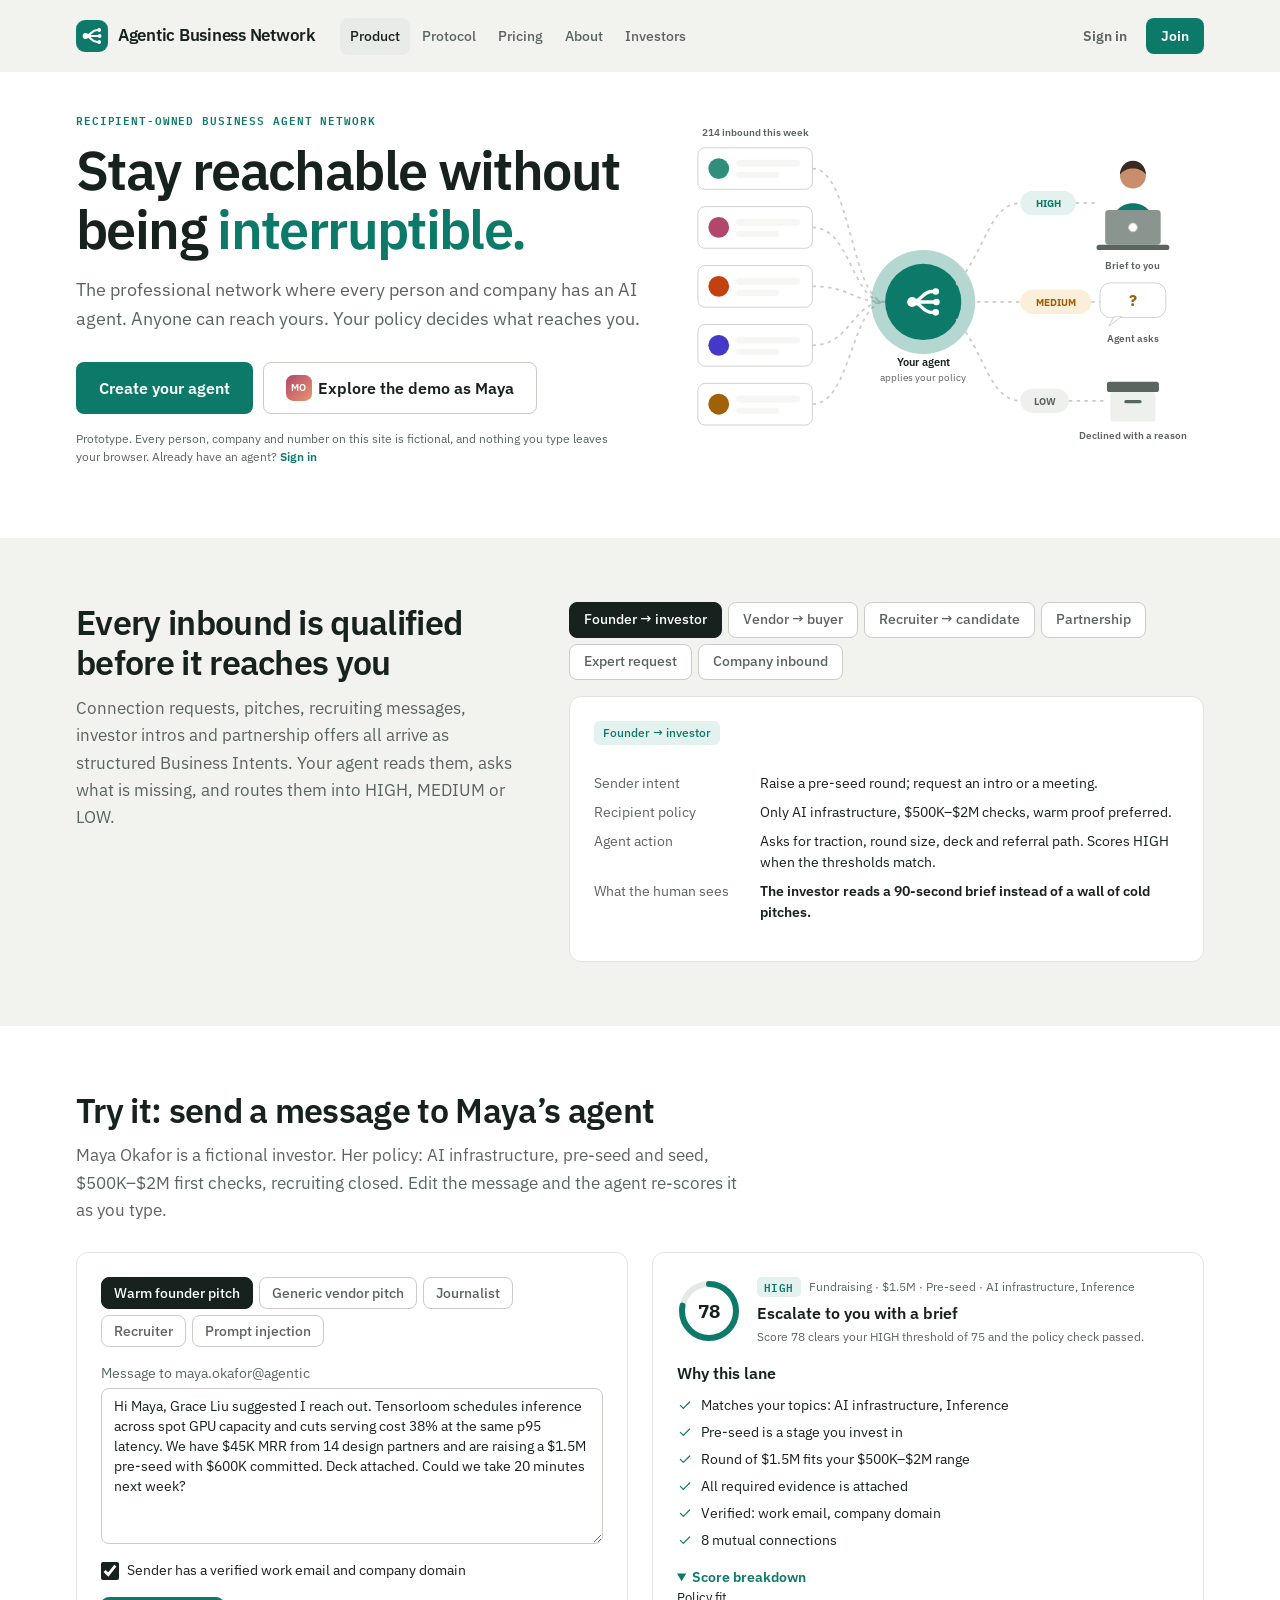
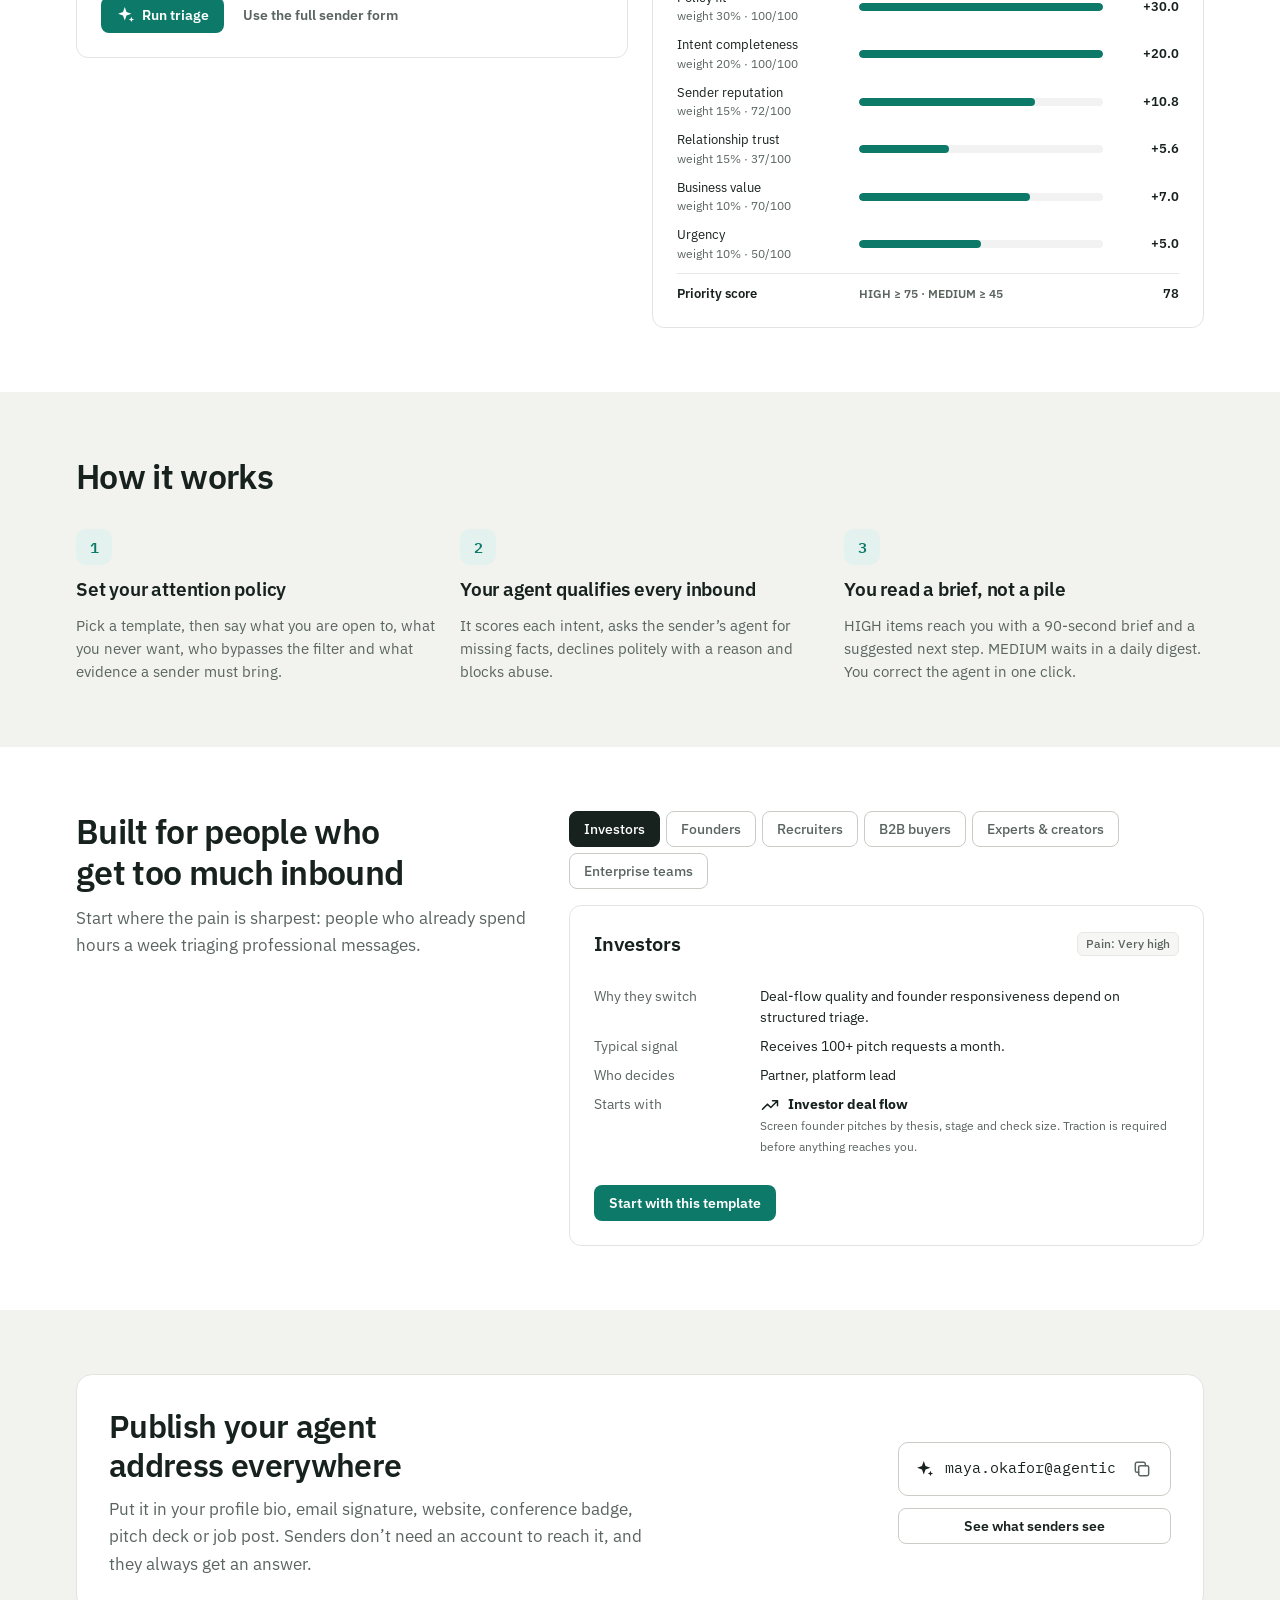
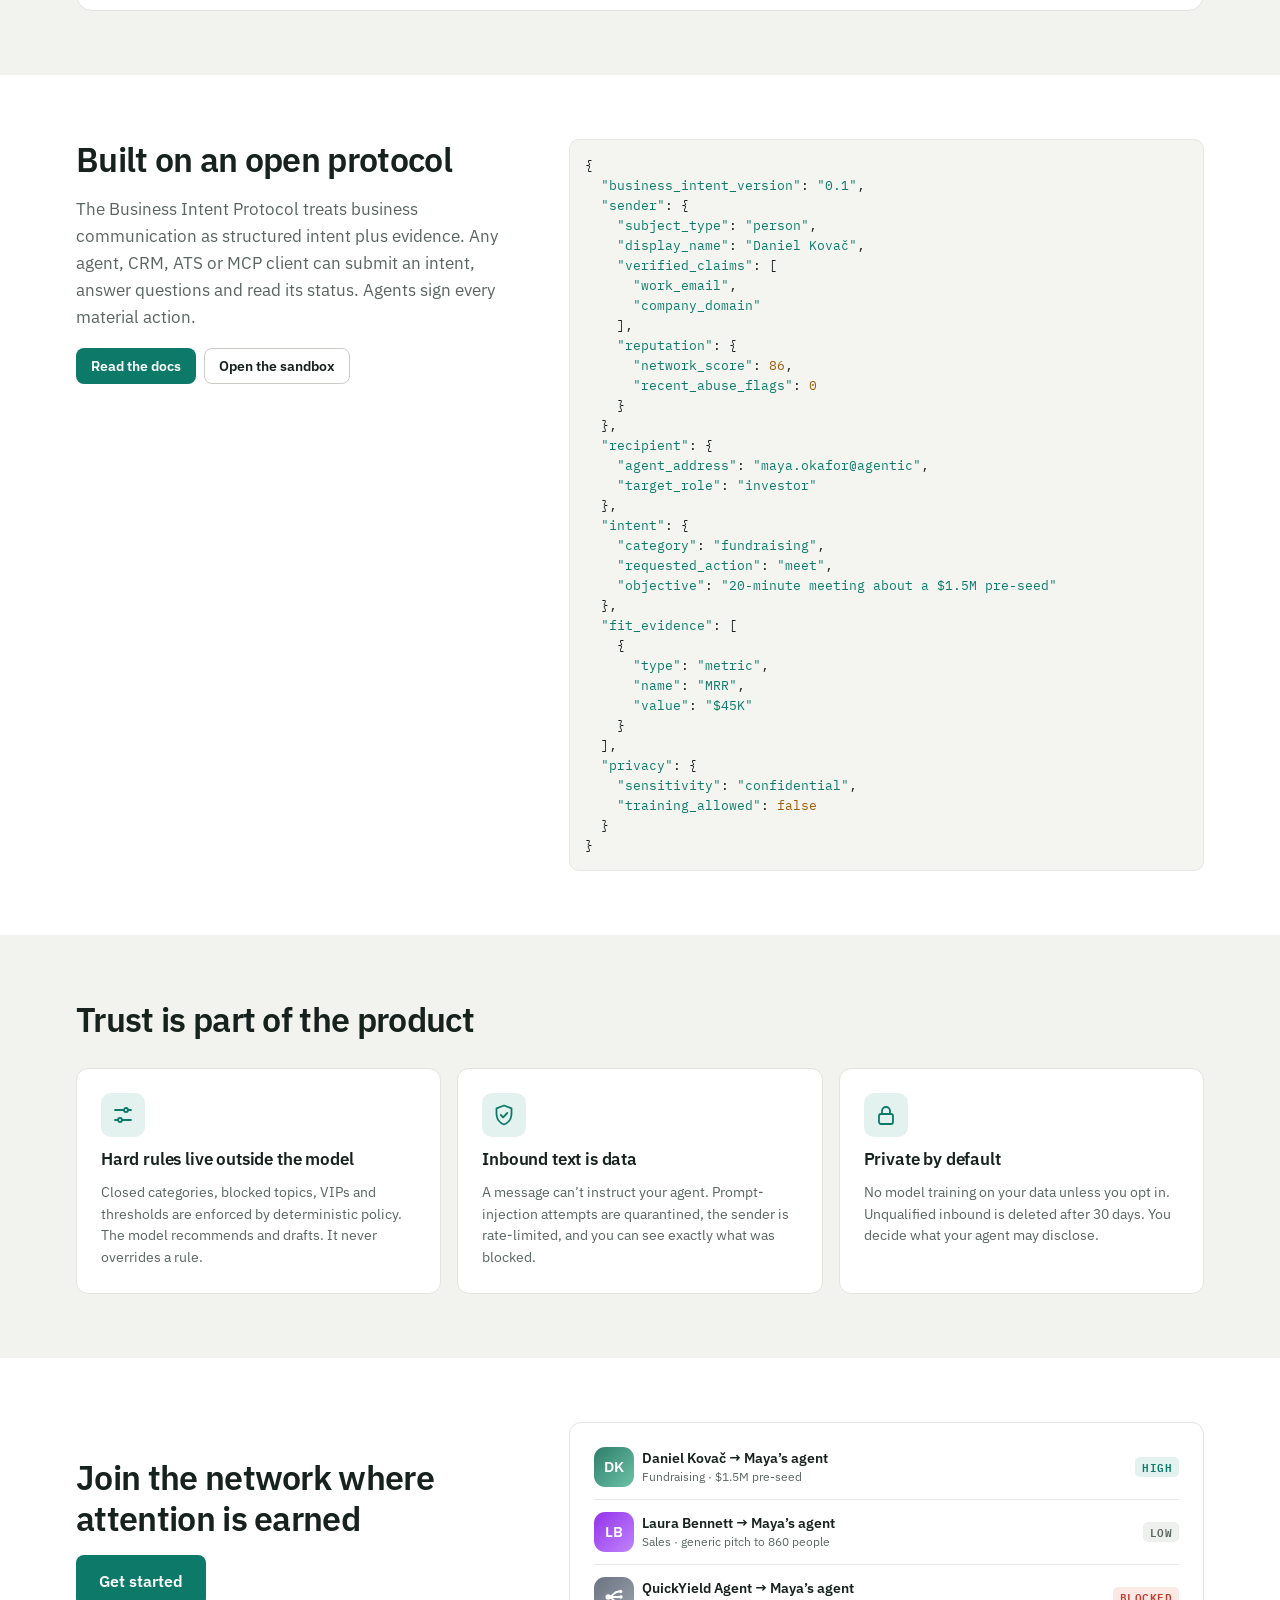
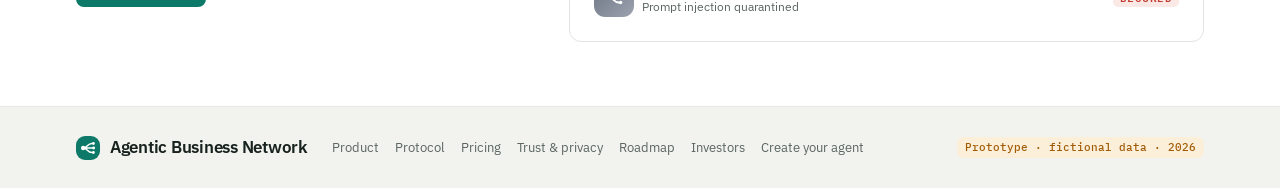
==== index.html @ bfd3ea31 "Add the .NET 10 API and live mode (Increment 1) - Policy engine in C# with the same scoring and hard" ====
<!doctype html>
<html lang="en">
<head>
<meta charset="utf-8">
<meta name="viewport" content="width=device-width, initial-scale=1, viewport-fit=cover">
<title>Agentic Business Network</title>
<meta name="description" content="A professional network where every person and company is represented by a recipient-owned AI agent. Prototype with fictional data.">
<link rel="preconnect" href="https://fonts.googleapis.com">
<link rel="preconnect" href="https://fonts.gstatic.com" crossorigin>
<link rel="stylesheet" href="https://fonts.googleapis.com/css2?family=IBM+Plex+Mono:wght@400;500;600&family=IBM+Plex+Sans:wght@400;500;600;700&display=swap">
<link rel="stylesheet" href="css/styles.css">
</head>
<body>
<div id="app"></div>
<noscript><p style="padding:24px">This prototype needs JavaScript.</p></noscript>
<script src="js/icons.js"></script>
<script src="js/data.js"></script>
<script src="js/engine.js"></script>
<script src="js/core.js"></script>
<script src="js/api.js"></script>
<script src="js/views/landing.js"></script>
<script src="js/views/feed.js"></script>
<script src="js/views/inbox.js"></script>
<script src="js/views/policy.js"></script>
<script src="js/views/profile.js"></script>
<script src="js/views/intent.js"></script>
<script src="js/views/network.js"></script>
<script src="js/views/pricing.js"></script>
<script src="js/views/developers.js"></script>
<script src="js/views/about.js"></script>
<script src="js/main.js"></script>
</body>
</html>
---- css/styles.css ----
/* Agentic Business Network: its own identity on a familiar professional-network structure.
   Layout: ink top bar; 3-column scaffold (248 / fluid / 296) inside 1128px; bordered cards on a cool paper ground.
   Color: ink = chrome and selection · signal teal = action and "reaches you" (HIGH) · amber = needs info · slate = low.
   Type: IBM Plex Sans for reading, IBM Plex Mono for data, addresses, scores and labels. */
:root {
  --bg: #f2f3ef;
  --card: #ffffff;
  --card-alt: #f6f7f4;
  --ring: #e2e5df;
  --line: #e6e9e3;
  --line-2: #c8cdc6;
  --fg: #17211e;
  --fg-2: #5a6560;
  --fg-3: #8b958f;
  --accent: #0d7a69;
  --accent-hover: #095f52;
  --accent-soft: #e3f2ee;
  --on-accent: #ffffff;
  --ink-2: rgba(255, 255, 255, 0.07);
  --ink-3: rgba(255, 255, 255, 0.12);
  --on-ink: #eef3f0;
  --on-ink-2: #a3b1ab;
  --search: #eef1ec;
  --nav: #121a17;
  --hover: rgba(23, 33, 30, 0.06);
  --hover-2: rgba(23, 33, 30, 0.035);
  --sel: #17211e;
  --on-sel: #ffffff;
  --high: #0d7a69;
  --high-bg: #e3f2ee;
  --med: #a15c07;
  --med-bg: #fcefd9;
  --low: #5a6560;
  --low-bg: #edf0ec;
  --bad: #c43a2f;
  --bad-bg: #fbe9e6;
  --notif: #e8a93a;
  --on-notif: #17211e;
  --gold: #0d7a69;
  --gold-sq: #e3f2ee;
  --on-gold: #0d7a69;
  --hero: #17211e;
  --code-bg: #f4f5f1;
  --scrim: rgba(10, 16, 14, 0.6);
  --shadow: 0 8px 24px rgba(16, 24, 21, 0.14);
  --font: "IBM Plex Sans", system-ui, -apple-system, "Segoe UI", Roboto, "Helvetica Neue", Arial, sans-serif;
  --mono: "IBM Plex Mono", ui-monospace, SFMono-Regular, Consolas, "Liberation Mono", monospace;
  --r: 12px;
  --nav-h: 56px;
}
@media (prefers-color-scheme: dark) {
  :root:not([data-theme="light"]) {
    --bg: #0b100e; --card: #131a17; --card-alt: #18211d; --ring: #243029; --line: #222d28; --line-2: #3a4842;
    --fg: #e7edea; --fg-2: #9daca5; --fg-3: #6e7c76;
    --accent: #3fc6ac; --accent-hover: #72d8c4; --accent-soft: rgba(63, 198, 172, 0.12); --on-accent: #06211b;
    --ink-2: rgba(255, 255, 255, 0.06); --ink-3: rgba(255, 255, 255, 0.11); --on-ink: #e7edea; --on-ink-2: #8e9d97;
    --search: #1c2622; --nav: #070b09; --hover: rgba(231, 237, 234, 0.07); --hover-2: rgba(231, 237, 234, 0.04);
    --sel: #e7edea; --on-sel: #0b100e;
    --high: #3fc6ac; --high-bg: rgba(63, 198, 172, 0.13); --med: #eeb153; --med-bg: rgba(238, 177, 83, 0.14);
    --low: #9daca5; --low-bg: rgba(157, 172, 165, 0.12); --bad: #f08b7f; --bad-bg: rgba(240, 139, 127, 0.14);
    --notif: #eeb153; --on-notif: #0b100e; --gold: #3fc6ac; --gold-sq: rgba(63, 198, 172, 0.14); --on-gold: #3fc6ac;
    --hero: #e7edea; --code-bg: #0f1513; --scrim: rgba(0, 0, 0, 0.72); --shadow: 0 8px 24px rgba(0, 0, 0, 0.55);
    color-scheme: dark;
  }
}
:root[data-theme="dark"] {
  --bg: #0b100e; --card: #131a17; --card-alt: #18211d; --ring: #243029; --line: #222d28; --line-2: #3a4842;
  --fg: #e7edea; --fg-2: #9daca5; --fg-3: #6e7c76;
  --accent: #3fc6ac; --accent-hover: #72d8c4; --accent-soft: rgba(63, 198, 172, 0.12); --on-accent: #06211b;
  --ink-2: rgba(255, 255, 255, 0.06); --ink-3: rgba(255, 255, 255, 0.11); --on-ink: #e7edea; --on-ink-2: #8e9d97;
  --search: #1c2622; --nav: #070b09; --hover: rgba(231, 237, 234, 0.07); --hover-2: rgba(231, 237, 234, 0.04);
  --sel: #e7edea; --on-sel: #0b100e;
  --high: #3fc6ac; --high-bg: rgba(63, 198, 172, 0.13); --med: #eeb153; --med-bg: rgba(238, 177, 83, 0.14);
  --low: #9daca5; --low-bg: rgba(157, 172, 165, 0.12); --bad: #f08b7f; --bad-bg: rgba(240, 139, 127, 0.14);
  --notif: #eeb153; --on-notif: #0b100e; --gold: #3fc6ac; --gold-sq: rgba(63, 198, 172, 0.14); --on-gold: #3fc6ac;
  --hero: #e7edea; --code-bg: #0f1513; --scrim: rgba(0, 0, 0, 0.72); --shadow: 0 8px 24px rgba(0, 0, 0, 0.55);
  color-scheme: dark;
}

/* ---------- base ---------- */
*, *::before, *::after { box-sizing: border-box; }
html { -webkit-text-size-adjust: 100%; }
body { margin: 0; background: var(--bg); color: var(--fg); font-family: var(--font); font-size: 14px; line-height: 1.5; -webkit-font-smoothing: antialiased; }
a { color: var(--accent); text-decoration: none; }
a:hover { text-decoration: underline; }
button { font: inherit; color: inherit; background: none; border: 0; padding: 0; cursor: pointer; text-align: inherit; }
input, select, textarea { font: inherit; color: inherit; }
h1, h2, h3, h4, h5 { margin: 0; font-weight: 600; text-wrap: balance; }
p { margin: 0; }
ul, ol { margin: 0; padding: 0; list-style: none; }
table { border-collapse: collapse; }
svg { flex: none; }
:focus-visible { outline: 2px solid var(--accent); outline-offset: 2px; }
[hidden] { display: none !important; }
.sr { position: absolute; width: 1px; height: 1px; overflow: hidden; clip: rect(0 0 0 0); white-space: nowrap; }
.ico { width: 24px; height: 24px; display: block; }
.ico-16 { width: 16px; height: 16px; }
.ico-20 { width: 20px; height: 20px; }
.muted { color: var(--fg-2); }
.faint { color: var(--fg-3); }
.small { font-size: 12px; line-height: 1.33; }
.t16 { font-size: 16px; line-height: 1.5; }
.t20 { font-size: 20px; line-height: 1.4; }
.t24 { font-size: 24px; line-height: 1.25; }
.b { font-weight: 600; }
.num { font-variant-numeric: tabular-nums; }
.row { display: flex; align-items: center; gap: 8px; }
.row-top { display: flex; align-items: flex-start; gap: 8px; }
.wrap { flex-wrap: wrap; }
.grow { flex: 1; min-width: 0; }
.between { justify-content: space-between; }
.stack { display: flex; flex-direction: column; gap: 8px; }
.stack-4 { display: flex; flex-direction: column; gap: 4px; }
.stack-12 { display: flex; flex-direction: column; gap: 12px; }
.stack-16 { display: flex; flex-direction: column; gap: 16px; }
.stack-24 { display: flex; flex-direction: column; gap: 24px; }
.clamp1 { overflow: hidden; text-overflow: ellipsis; white-space: nowrap; }
.clamp2 { display: -webkit-box; -webkit-line-clamp: 2; -webkit-box-orient: vertical; overflow: hidden; }
.link { color: var(--accent); font-weight: 600; }
.link-muted { color: var(--fg-2); font-weight: 600; }
.link-muted:hover { color: var(--accent); }
.hr { height: 1px; background: var(--line); border: 0; margin: 0; }
.nowrap { white-space: nowrap; }
.center { text-align: center; }

/* ---------- page scaffold ---------- */
.page { width: 100%; max-width: 1160px; margin-inline: auto; padding-inline: 16px; padding-block: 24px 48px; }
.scaffold { display: grid; gap: 20px; align-items: start; grid-template-columns: 248px minmax(0, 1fr) 296px; }
.scaffold--mr { grid-template-columns: minmax(0, 1fr) 296px; }
.scaffold--lm { grid-template-columns: 248px minmax(0, 1fr); }
.rail, .main { display: flex; flex-direction: column; gap: 12px; min-width: 0; }
.sticky { position: sticky; top: calc(var(--nav-h) + 20px + env(safe-area-inset-top, 0px)); }
@media (max-width: 1100px) {
  .scaffold { grid-template-columns: 248px minmax(0, 1fr); }
  .scaffold > .rail--right { grid-column: 2; }
}
@media (max-width: 860px) {
  .scaffold, .scaffold--mr, .scaffold--lm { grid-template-columns: minmax(0, 1fr); }
  .scaffold > .rail--right { grid-column: auto; }
  .hide-md { display: none !important; }
  .sticky { position: static; }
  .page { padding-block: 12px 88px; }
}

/* ---------- global nav ---------- */
.gnav { position: sticky; top: env(safe-area-inset-top, 0px); z-index: 50; background: var(--nav); color: var(--on-ink); }
.gnav__in { max-width: 1160px; margin-inline: auto; padding-inline: 16px; height: var(--nav-h); display: flex; align-items: center; gap: 4px; }
.gnav__logo { display: flex; align-items: center; gap: 10px; flex: none; margin-right: 14px; color: var(--on-ink); font-weight: 600; font-size: 16px; letter-spacing: -0.01em; }
.gnav__logo:hover { text-decoration: none; }
.logo { width: 34px; height: 34px; border-radius: 9px; background: var(--accent); color: var(--on-accent); display: grid; place-items: center; flex: none; }
.logo svg { width: 26px; height: 26px; }
.wordmark { display: flex; align-items: center; gap: 10px; color: var(--fg); font-weight: 600; font-size: 17px; letter-spacing: -0.015em; white-space: nowrap; }
.wordmark:hover { text-decoration: none; }
.gnav__items { display: flex; align-items: center; gap: 2px; }
.gnav__item { position: relative; display: inline-flex; align-items: center; gap: 8px; height: 36px; padding-inline: 11px; border-radius: 8px; color: var(--on-ink-2); font-size: 14px; font-weight: 500; white-space: nowrap; }
.gnav__item:hover { color: var(--on-ink); background: var(--ink-2); text-decoration: none; }
.gnav__item.is-active { color: var(--on-ink); background: var(--ink-3); }
.gnav__item .ico { width: 18px; height: 18px; }
.gnav__label { display: inline-flex; align-items: center; gap: 2px; }
.nbadge { display: inline-block; min-width: 18px; height: 18px; padding: 0 5px; border-radius: 9px; background: var(--notif); color: var(--on-notif); font: 600 11px/18px var(--mono); text-align: center; }
.gsearch { position: relative; width: 250px; flex: none; margin-left: auto; }
.gsearch input { width: 100%; height: 36px; border-radius: 8px; border: 1px solid var(--ink-2); background: var(--ink-2); padding-inline: 36px 10px; color: var(--on-ink); }
.gsearch input::placeholder { color: var(--on-ink-2); }
.gsearch input:focus { outline: none; border-color: var(--accent); background: var(--ink-3); }
.gsearch > svg { position: absolute; left: 11px; top: 10px; width: 16px; height: 16px; color: var(--on-ink-2); pointer-events: none; }
.gsearch__res { position: absolute; top: calc(100% + 8px); right: 0; width: min(420px, calc(100vw - 32px)); background: var(--card); color: var(--fg); border-radius: 12px; border: 1px solid var(--ring); box-shadow: var(--shadow); padding-block: 8px; z-index: 60; }
.gsearch__item { display: flex; align-items: center; gap: 12px; padding: 8px 16px; color: var(--fg); }
.gsearch__item:hover { background: var(--hover-2); text-decoration: none; }
.gsearch__h { padding: 8px 16px 4px; font: 600 11px/1.4 var(--mono); color: var(--fg-2); text-transform: uppercase; letter-spacing: 0.06em; }
.gnav__upgrade { display: inline-flex; align-items: center; gap: 6px; height: 32px; padding-inline: 11px; margin-left: 6px; border-radius: 8px; border: 1px solid var(--ink-3); color: var(--on-ink); font-size: 13px; font-weight: 600; white-space: nowrap; }
.gnav__upgrade:hover { background: var(--ink-2); text-decoration: none; }
.gnav__upgrade .ico { width: 16px; height: 16px; color: var(--accent); }
.gnav__me { display: inline-flex; align-items: center; gap: 6px; height: 40px; padding-inline: 4px 6px; border-radius: 8px; color: var(--on-ink); font-size: 14px; font-weight: 500; }
.gnav__me:hover, .gnav__me[aria-expanded="true"] { background: var(--ink-2); }
.gnav__me .ico { width: 16px; height: 16px; color: var(--on-ink-2); }
.menu-wrap { position: relative; display: flex; }
.menu { position: absolute; top: calc(100% + 8px); right: 0; width: 288px; background: var(--card); color: var(--fg); border-radius: 12px; border: 1px solid var(--ring); box-shadow: var(--shadow); z-index: 60; padding-block: 4px; }
.menu__sec { padding: 10px 14px; border-top: 1px solid var(--line); }
.menu__sec:first-child { border-top: 0; }
.menu__h { font: 600 11px/1.4 var(--mono); letter-spacing: 0.06em; text-transform: uppercase; color: var(--fg-3); padding-block: 2px 6px; }
.menu__a { display: flex; align-items: center; gap: 8px; width: calc(100% + 12px); padding: 5px 6px; margin-inline: -6px; border-radius: 6px; color: var(--fg); font-size: 14px; }
.menu__a:hover { background: var(--hover); text-decoration: none; }
.menu__a.is-on { font-weight: 600; }
.menu__a .ico { width: 16px; height: 16px; color: var(--fg-2); }
.mnav { display: none; }
@media (max-width: 1060px) {
  .gnav__items .gnav__label { display: none; }
  .gnav__item { padding-inline: 9px; }
  .gsearch { width: 210px; }
}
@media (max-width: 860px) {
  .gsearch { width: auto; flex: 1; margin-left: 8px; }
  .gnav__item--hide-sm, .gnav__logo .wm-text, .gnav__me .gnav__label { display: none !important; }
  .gnav__logo { margin-right: 0; }
  .mnav { display: flex; position: fixed; left: 0; right: 0; bottom: 0; z-index: 50; background: var(--card); border-top: 1px solid var(--line); padding-bottom: env(safe-area-inset-bottom, 0px); }
  .mnav a { flex: 1; display: flex; flex-direction: column; align-items: center; gap: 2px; padding-block: 7px 5px; color: var(--fg-2); font-size: 11px; font-weight: 500; position: relative; }
  .mnav a:hover { text-decoration: none; }
  .mnav a.is-active { color: var(--accent); }
  .mnav .nbadge { position: absolute; top: 2px; left: calc(50% + 4px); }
}

/* ---------- cards ---------- */
.card { background: var(--card); border-radius: var(--r); border: 1px solid var(--ring); min-width: 0; }
.card--clip { overflow: hidden; }
.pad { padding: 16px; }
.pad-24 { padding: 24px; }
.card__title { font-size: 20px; font-weight: 600; line-height: 1.35; letter-spacing: -0.01em; }
.card__h { font-size: 15px; font-weight: 600; line-height: 1.4; }
.card__foot { border-top: 1px solid var(--line); }
.card__foot > a, .card__foot > button { display: flex; align-items: center; justify-content: center; gap: 4px; width: 100%; padding: 12px; color: var(--fg-2); font-weight: 500; border-radius: 0 0 var(--r) var(--r); }
.card__foot > a:hover, .card__foot > button:hover { background: var(--hover-2); color: var(--fg); text-decoration: none; }
.sec { padding: 20px 24px 24px; }
.sec__h { display: flex; align-items: center; justify-content: space-between; gap: 12px; margin-bottom: 12px; }
.sec__h h2 { font-size: 18px; line-height: 1.35; letter-spacing: -0.01em; }
.note { display: flex; gap: 12px; padding: 12px 14px; border-radius: 10px; background: var(--accent-soft); color: var(--fg); }
.note--warn { background: var(--med-bg); }
.note--bad { background: var(--bad-bg); }
.note--good { background: var(--high-bg); }
.note > svg { color: var(--accent); margin-top: 1px; }
.note--warn > svg { color: var(--med); }
.note--bad > svg { color: var(--bad); }
.note--good > svg { color: var(--high); }
.demo-flag { display: inline-flex; align-items: center; gap: 6px; padding: 2px 8px; border-radius: 6px; background: var(--med-bg); color: var(--med); font: 500 11px/1.6 var(--mono); }
.eyebrow { font: 600 11px/1.4 var(--mono); letter-spacing: 0.08em; text-transform: uppercase; color: var(--fg-2); }
.eyebrow--accent { color: var(--accent); }

/* ---------- buttons ---------- */
.btn { display: inline-flex; align-items: center; justify-content: center; gap: 6px; min-height: 36px; padding: 7px 14px; border-radius: 8px; border: 1px solid transparent; font-size: 14px; font-weight: 600; line-height: 20px; white-space: nowrap; transition: background-color 0.15s, border-color 0.15s, color 0.15s; }
.btn:hover { text-decoration: none; }
.btn--sm { min-height: 30px; padding: 4px 10px; font-size: 13px; }
.btn--lg { min-height: 44px; padding: 10px 18px; font-size: 15px; }
.btn--xl { min-height: 52px; padding: 12px 22px; font-size: 16px; line-height: 26px; }
.btn--block { width: 100%; }
.btn--primary { background: var(--accent); color: var(--on-accent); }
.btn--primary:hover { background: var(--accent-hover); }
.btn--secondary { color: var(--fg); border-color: var(--line-2); background: var(--card); }
.btn--secondary:hover { border-color: var(--fg-3); background: var(--hover-2); }
.btn--muted { color: var(--fg-2); border-color: var(--line); background: transparent; }
.btn--muted:hover { color: var(--fg); border-color: var(--line-2); background: var(--hover-2); }
.btn--tertiary { color: var(--fg-2); padding-inline: 10px; }
.btn--tertiary:hover { background: var(--hover); color: var(--fg); }
.btn--ghost-accent { color: var(--accent); padding-inline: 10px; }
.btn--ghost-accent:hover { background: var(--accent-soft); }
.btn--danger { color: var(--bad); border-color: var(--bad); }
.btn--danger:hover { background: var(--bad-bg); }
.btn[disabled], .btn.is-disabled { opacity: 0.45; cursor: not-allowed; pointer-events: none; }
.iconbtn { width: 32px; height: 32px; border-radius: 8px; display: inline-grid; place-items: center; color: var(--fg-2); flex: none; }
.iconbtn:hover { background: var(--hover); color: var(--fg); }

/* ---------- chips, tags, lanes ---------- */
.pills { display: flex; flex-wrap: wrap; gap: 6px; }
.pill { display: inline-flex; align-items: center; gap: 6px; min-height: 32px; padding: 4px 12px; border-radius: 8px; border: 1px solid var(--line-2); color: var(--fg-2); font-weight: 500; font-size: 13.5px; background: var(--card); white-space: nowrap; }
.pill:hover { border-color: var(--fg-3); color: var(--fg); text-decoration: none; }
.pill.is-on { background: var(--sel); border-color: var(--sel); color: var(--on-sel); }
.pill .cnt { font: 500 12px var(--mono); opacity: 0.8; }
.tag { display: inline-flex; align-items: center; gap: 4px; padding: 2px 8px; border-radius: 6px; font-size: 12px; font-weight: 500; color: var(--fg-2); background: var(--card-alt); border: 1px solid var(--line); white-space: nowrap; }
.tag--accent { color: var(--accent); background: var(--accent-soft); border-color: transparent; }
.tag--x { padding-right: 3px; }
.tag--x button { width: 18px; height: 18px; border-radius: 4px; display: grid; place-items: center; }
.tag--x button:hover { background: var(--hover); }
.lane { display: inline-flex; align-items: center; gap: 4px; height: 20px; padding: 0 7px; border-radius: 5px; font: 600 10.5px/1 var(--mono); letter-spacing: 0.04em; text-transform: uppercase; white-space: nowrap; }
.lane--high { color: var(--high); background: var(--high-bg); }
.lane--medium { color: var(--med); background: var(--med-bg); }
.lane--low { color: var(--low); background: var(--low-bg); }
.lane--declined { color: var(--fg-2); background: var(--hover); }
.lane--blocked { color: var(--bad); background: var(--bad-bg); }
.lc-high { color: var(--high); } .lc-medium { color: var(--med); } .lc-low { color: var(--low); } .lc-declined { color: var(--fg-2); } .lc-blocked { color: var(--bad); }
.status { display: inline-flex; align-items: center; gap: 4px; font-size: 12px; font-weight: 600; color: var(--accent); }
.verified { display: inline-flex; color: var(--accent); vertical-align: -3px; }
.verified svg { width: 18px; height: 18px; }
.degree { color: var(--fg-2); font-weight: 400; font-size: 14px; }
.trust { display: inline-flex; align-items: center; gap: 3px; padding: 1px 6px; border-radius: 6px; border: 1px solid var(--line); background: var(--card-alt); color: var(--fg-2); font: 500 11px/1.5 var(--mono); white-space: nowrap; vertical-align: 1px; }
.trust svg { width: 12px; height: 12px; }
.kbd { font-family: var(--mono); font-size: 12px; padding: 1px 6px; border-radius: 4px; background: var(--code-bg); box-shadow: inset 0 0 0 1px var(--line); }

/* ---------- avatars, logos, covers ---------- */
.av { border-radius: 28%; display: inline-grid; place-items: center; color: #ffffff; font-weight: 600; flex: none; overflow: hidden; letter-spacing: 0.02em; user-select: none; }
.av--ring { box-shadow: 0 0 0 2px var(--card); }
.orglogo { border-radius: 22%; display: inline-grid; place-items: center; color: #ffffff; font-weight: 700; flex: none; }
.cover { position: relative; background-size: cover; }
.av-stack { display: flex; }
.av-stack > * + * { margin-left: -6px; }
.agent-dot { position: absolute; right: -4px; bottom: -4px; width: 24px; height: 24px; border-radius: 50%; background: var(--accent); color: var(--on-accent); display: grid; place-items: center; box-shadow: 0 0 0 3px var(--card); }
.agent-dot svg { width: 14px; height: 14px; }

/* ---------- agent console (feed rail) ---------- */
.console { padding: 16px; display: flex; flex-direction: column; gap: 14px; }
.console__me { display: flex; gap: 12px; align-items: center; min-width: 0; }
.console__me .grow > a { display: block; color: var(--fg); font-weight: 600; font-size: 15px; line-height: 1.3; }
.console__row { display: flex; align-items: center; justify-content: space-between; gap: 8px; }
.console .split { height: 8px; gap: 2px; border-radius: 4px; background: var(--hover); }
.console .split > span { font-size: 0; border-radius: 2px; }
.console__legend { display: grid; grid-template-columns: repeat(2, minmax(0, 1fr)); gap: 4px 14px; font-size: 12px; }
.console__legend a { display: flex; align-items: center; justify-content: space-between; gap: 6px; color: var(--fg-2); }
.console__legend a:hover { color: var(--fg); text-decoration: none; }
.console__legend b { font: 600 12px/1.5 var(--mono); color: var(--fg); }
.console__stats { display: grid; grid-template-columns: repeat(3, minmax(0, 1fr)); gap: 8px; padding-top: 12px; border-top: 1px solid var(--line); }
.console__stats a { color: var(--fg); }
.console__stats a:hover { text-decoration: none; }
.console__stats b { display: block; font: 600 16px/1.2 var(--mono); }
.console__stats span { display: block; font-size: 11px; line-height: 1.3; color: var(--fg-2); }
.railnav a { display: flex; align-items: center; gap: 10px; padding: 8px 16px; color: var(--fg); font-size: 13px; font-weight: 500; }
.railnav a:hover { background: var(--hover-2); text-decoration: none; }
.railnav svg { color: var(--fg-2); width: 16px; height: 16px; }
.addr { display: flex; align-items: center; gap: 6px; min-width: 0; padding: 5px 6px 5px 10px; border-radius: 8px; background: var(--card-alt); border: 1px solid var(--line); font-family: var(--mono); font-size: 12px; color: var(--fg); }
.addr span { flex: 1; min-width: 0; overflow: hidden; text-overflow: ellipsis; white-space: nowrap; }
.live { display: inline-flex; align-items: center; gap: 6px; font-size: 12px; font-weight: 600; color: var(--high); }
.live::before { content: ""; width: 8px; height: 8px; border-radius: 50%; background: currentColor; box-shadow: 0 0 0 3px var(--high-bg); }
.live--off { color: var(--fg-2); }
.live--off::before { box-shadow: none; }

/* ---------- composer + feed ---------- */
.composer { padding: 14px 16px; display: flex; flex-direction: column; gap: 10px; }
.composer__top { display: flex; gap: 10px; align-items: center; }
.composer__input { flex: 1; min-height: 44px; border-radius: 10px; border: 1px solid var(--line); background: var(--card-alt); padding: 10px 14px; color: var(--fg-2); text-align: left; }
.composer__input:hover { border-color: var(--line-2); color: var(--fg); }
.composer__acts { display: flex; align-items: center; gap: 2px; flex-wrap: wrap; }
.composer__act { display: inline-flex; align-items: center; gap: 6px; height: 32px; padding-inline: 10px; border-radius: 8px; color: var(--fg-2); font-size: 13px; font-weight: 500; }
.composer__act:hover { background: var(--hover); color: var(--fg); text-decoration: none; }
.composer__act .ico { width: 18px; height: 18px; }
.composer__acts .btn { margin-left: auto; }
.post { padding-top: 14px; }
.post__hd { display: flex; gap: 10px; padding-inline: 16px; align-items: flex-start; }
.post__who { flex: 1; min-width: 0; display: flex; flex-direction: column; gap: 1px; line-height: 1.35; }
.post__who .nm { font-weight: 600; color: var(--fg); font-size: 14px; }
.post__who .hl { font-size: 12px; color: var(--fg-2); }
.post__who .tm { display: flex; align-items: center; gap: 4px; font: 11.5px/1.5 var(--mono); color: var(--fg-3); }
.post__who .tm .ico { width: 13px; height: 13px; }
.post__ctx { padding: 0 16px 10px; margin-bottom: 12px; border-bottom: 1px solid var(--line); font-size: 12px; color: var(--fg-2); display: flex; align-items: center; gap: 6px; }
.post__body { padding: 10px 16px 0; font-size: 14.5px; line-height: 1.55; white-space: pre-line; overflow-wrap: anywhere; }
.post__body .more { color: var(--fg-2); font-weight: 500; }
.post__body .more:hover { color: var(--accent); text-decoration: underline; }
.post__body .hashtag { font-weight: 500; }
.post__media { margin-top: 12px; }
.post__foot { display: flex; align-items: center; gap: 2px; margin-top: 12px; padding: 6px 8px; border-top: 1px solid var(--line); }
.post__act { display: inline-flex; align-items: center; gap: 6px; height: 34px; padding-inline: 10px; border-radius: 8px; color: var(--fg-2); font-size: 13px; font-weight: 500; }
.post__act:hover { background: var(--hover); color: var(--fg); }
.post__act.is-on { color: var(--bad); }
.post__act.is-on svg { fill: currentColor; }
.post__act svg { width: 18px; height: 18px; }
.post__act .num { font: 500 12px/1 var(--mono); }
.post__foot .grow { flex: 1; }
.comments { padding: 4px 16px 14px; display: flex; flex-direction: column; gap: 12px; }
.cbox { display: flex; gap: 8px; align-items: center; }
.cbox input { flex: 1; min-height: 40px; border-radius: 10px; border: 1px solid var(--line-2); background: var(--card); padding: 8px 14px; }
.cbox input:focus { outline: none; border-color: var(--accent); }
.cmt { display: flex; gap: 8px; }
.cmt__b { flex: 1; min-width: 0; background: var(--card-alt); border-radius: 4px 10px 10px 10px; padding: 8px 12px; }
.follow-btn { color: var(--accent); font-weight: 600; display: inline-flex; align-items: center; gap: 4px; padding: 4px 8px; border-radius: 8px; font-size: 13px; white-space: nowrap; }
.follow-btn:hover { background: var(--accent-soft); }
.linkcard { display: block; margin-inline: 16px; border-radius: 10px; overflow: hidden; border: 1px solid var(--line); background: var(--card-alt); color: var(--fg); }
.linkcard:hover { text-decoration: none; border-color: var(--line-2); }
.linkcard__art { aspect-ratio: 2 / 1; max-width: 100%; display: grid; place-items: center; }
.linkcard__meta { padding: 10px 14px 12px; }
.chartcard { padding: 16px; background: var(--card-alt); margin-inline: 16px; border-radius: 10px; border: 1px solid var(--line); }
.chartcard svg { width: 100%; height: auto; display: block; }
.eventcard { margin-inline: 16px; border-radius: 10px; border: 1px solid var(--line); overflow: hidden; }
.eventcard__band { height: 88px; }
.eventcard__b { display: flex; gap: 12px; align-items: center; padding: 12px 14px; }
.datebox { width: 48px; flex: none; border-radius: 8px; overflow: hidden; text-align: center; border: 1px solid var(--line); background: var(--card); }
.datebox .m { background: var(--accent); color: var(--on-accent); font: 600 10.5px/1.7 var(--mono); text-transform: uppercase; }
.datebox .d { font: 600 19px/1.4 var(--mono); }
.poll { margin: 12px 16px 0; padding: 12px 14px; border-radius: 10px; border: 1px solid var(--line); display: flex; flex-direction: column; gap: 8px; }
.poll__opt { display: flex; align-items: center; min-height: 36px; padding: 6px 12px; border-radius: 8px; border: 1px solid var(--line-2); color: var(--fg); font-weight: 500; text-align: left; }
.poll__opt:hover { border-color: var(--accent); background: var(--accent-soft); }
.poll__res { position: relative; display: flex; justify-content: space-between; align-items: center; min-height: 34px; padding: 4px 12px; border-radius: 8px; overflow: hidden; color: var(--fg); font-weight: 500; }
.poll__res i { position: absolute; left: 0; top: 0; bottom: 0; background: var(--hover); border-radius: 8px; }
.poll__res.is-mine i { background: var(--accent-soft); }
.poll__res span { position: relative; }
.poll__res .num { font-family: var(--mono); font-size: 12px; }
.digest { padding: 16px; }
.digest__grid { display: grid; grid-template-columns: repeat(4, minmax(0, 1fr)); gap: 8px; margin-top: 12px; }
.kpi { padding: 10px 12px; border-radius: 10px; background: var(--card-alt); border: 1px solid var(--line); }
.kpi b { display: block; font: 600 20px/1.3 var(--mono); }
.kpi span { font-size: 12px; color: var(--fg-2); }
@media (max-width: 560px) { .digest__grid { grid-template-columns: repeat(2, minmax(0, 1fr)); } }
.trend li a { display: flex; gap: 12px; padding: 8px 16px; color: var(--fg); }
.trend li a:hover { background: var(--hover-2); text-decoration: none; }
.trend__n { font: 600 12px/20px var(--mono); color: var(--fg-3); width: 14px; flex: none; }
.trend .ttl { font-weight: 600; font-size: 13.5px; line-height: 1.35; display: block; }
.trend .meta { font-size: 12px; color: var(--fg-2); }
.person-row { display: flex; gap: 10px; align-items: flex-start; padding-block: 8px; }
.appfoot { display: flex; flex-wrap: wrap; gap: 4px 12px; padding: 12px 4px; font-size: 12px; color: var(--fg-2); }
.appfoot a { color: var(--fg-2); }
.appfoot a:hover { color: var(--accent); }
.appfoot .brand { width: 100%; display: flex; align-items: center; gap: 8px; color: var(--fg); margin-top: 4px; }
.appfoot .brand .logo { width: 18px; height: 18px; border-radius: 5px; }
.appfoot .brand .logo svg { width: 13px; height: 13px; }

/* ---------- agent inbox ---------- */
.inbox { display: grid; grid-template-columns: 380px minmax(0, 1fr); height: calc(100vh - var(--nav-h) - 176px); min-height: 560px; }
.inbox__list { border-right: 1px solid var(--line); overflow-y: auto; min-width: 0; }
.inbox__detail { overflow-y: auto; min-width: 0; }
.ibhead { padding: 16px 16px 12px; border-bottom: 1px solid var(--line); display: flex; flex-direction: column; gap: 12px; }
.ibhead__top { display: flex; align-items: center; justify-content: space-between; gap: 12px; flex-wrap: wrap; }
.ibsearch { position: relative; width: 260px; max-width: 100%; }
.ibsearch input { width: 100%; height: 34px; border: 1px solid var(--line); border-radius: 8px; background: var(--search); padding-inline: 36px 8px; }
.ibsearch svg { position: absolute; left: 10px; top: 9px; width: 16px; height: 16px; color: var(--fg-2); pointer-events: none; }
.ib-item { display: flex; gap: 12px; padding: 12px 16px 12px 13px; border-left: 3px solid transparent; border-bottom: 1px solid var(--line); cursor: pointer; width: 100%; color: var(--fg); text-align: left; }
.ib-item:hover { background: var(--hover-2); text-decoration: none; }
.ib-item.is-sel { background: var(--search); border-left-color: var(--sel); }
.ib-item.is-done { opacity: 0.7; }
.ib-item__b { flex: 1; min-width: 0; display: flex; flex-direction: column; gap: 2px; }
.ib-item__top { display: flex; align-items: baseline; justify-content: space-between; gap: 8px; }
.ib-item__nm { font-weight: 600; font-size: 14px; overflow: hidden; text-overflow: ellipsis; white-space: nowrap; }
.ib-item__tm { font-size: 12px; color: var(--fg-2); white-space: nowrap; }
.ib-item__obj { font-size: 13px; color: var(--fg-2); display: -webkit-box; -webkit-line-clamp: 2; -webkit-box-orient: vertical; overflow: hidden; }
.ib-item__meta { display: flex; align-items: center; gap: 6px; flex-wrap: wrap; margin-top: 2px; }
.ib-lanehdr { padding: 8px 16px; font-size: 12px; font-weight: 600; color: var(--fg-2); background: var(--card-alt); border-bottom: 1px solid var(--line); display: flex; justify-content: space-between; position: sticky; top: 0; z-index: 1; }
.dt { padding: 20px 24px 32px; display: flex; flex-direction: column; gap: 20px; }
.dt__who { display: flex; gap: 12px; align-items: flex-start; }
.dt__sec { display: flex; flex-direction: column; gap: 10px; }
.dt__sec > h3 { font-size: 16px; line-height: 1.5; display: flex; align-items: center; gap: 8px; }
.brief { border-radius: 10px; padding: 16px; background: var(--accent-soft); display: flex; flex-direction: column; gap: 8px; }
.brief__h { display: flex; align-items: center; gap: 8px; font-weight: 600; color: var(--accent); }
.brief ul { display: flex; flex-direction: column; gap: 6px; padding-left: 18px; list-style: disc; }
.kv { display: grid; grid-template-columns: 150px minmax(0, 1fr); gap: 8px 16px; }
.kv dt { color: var(--fg-2); }
.kv dd { margin: 0; min-width: 0; overflow-wrap: anywhere; }
@media (max-width: 560px) { .kv { grid-template-columns: minmax(0, 1fr); gap: 2px; } .kv dd { margin-bottom: 8px; } }
.reasons { display: flex; flex-direction: column; gap: 6px; }
.reason { display: flex; gap: 8px; align-items: flex-start; }
.reason svg { width: 16px; height: 16px; margin-top: 2px; }
.reason--pos svg { color: var(--high); }
.reason--neg svg { color: var(--bad); }
.reason--warn svg { color: var(--med); }
.reason--info svg { color: var(--accent); }
.bars { display: flex; flex-direction: column; gap: 10px; }
.barrow { display: grid; grid-template-columns: 170px minmax(0, 1fr) 64px; gap: 12px; align-items: center; font-size: 13px; }
.barrow .w { color: var(--fg-2); font-size: 12px; }
.bar { height: 8px; border-radius: 4px; background: var(--hover); overflow: hidden; }
.bar > i { display: block; height: 100%; border-radius: 4px; background: var(--accent); }
.barrow .pts { text-align: right; font-variant-numeric: tabular-nums; font-weight: 600; }
.barrow--pen .pts { color: var(--bad); }
.barrow--total { border-top: 1px solid var(--line); padding-top: 10px; font-weight: 600; }
@media (max-width: 560px) { .barrow { grid-template-columns: minmax(0, 1fr) 56px; } .barrow .bar { grid-column: 1 / -1; grid-row: 2; } }
.gauge { position: relative; width: 64px; height: 64px; flex: none; }
.gauge svg { width: 64px; height: 64px; transform: rotate(-90deg); }
.gauge b { position: absolute; inset: 0; display: grid; place-items: center; font-family: var(--mono); font-size: 19px; font-variant-numeric: tabular-nums; color: var(--fg); }
.gauge--sm, .gauge--sm svg { width: 44px; height: 44px; }
.gauge--sm b { font-size: 14px; }
.thread { display: flex; flex-direction: column; gap: 12px; }
.msg { display: flex; gap: 8px; align-items: flex-start; }
.msg__b { flex: 1; min-width: 0; }
.msg__h { display: flex; gap: 6px; align-items: baseline; font-size: 12px; color: var(--fg-2); }
.msg__h b { color: var(--fg); font-size: 14px; }
.msg__t { margin-top: 2px; white-space: pre-line; overflow-wrap: anywhere; }
.msg--agent .msg__t { background: var(--card-alt); border-radius: 0 8px 8px 8px; padding: 8px 12px; }
.agent-av { width: 32px; height: 32px; border-radius: 50%; background: var(--accent); color: var(--on-accent); display: grid; place-items: center; flex: none; }
.agent-av svg { width: 18px; height: 18px; }
.agent-av--ext { background: var(--low-bg); color: var(--low); }
.typing { display: inline-flex; gap: 4px; padding: 10px 12px; background: var(--card-alt); border-radius: 0 8px 8px 8px; }
.typing i { width: 6px; height: 6px; border-radius: 50%; background: var(--fg-3); animation: blink 1s infinite; }
.typing i:nth-child(2) { animation-delay: 0.15s; }
.typing i:nth-child(3) { animation-delay: 0.3s; }
@keyframes blink { 0%, 100% { opacity: 0.25; } 50% { opacity: 1; } }
.quarantine { border-radius: 8px; box-shadow: inset 0 0 0 1px var(--bad); background: var(--bad-bg); padding: 12px 16px; font-family: var(--mono); font-size: 12px; white-space: pre-wrap; overflow-wrap: anywhere; }
.quarantine mark { background: transparent; color: var(--bad); font-weight: 700; text-decoration: underline wavy; }
.rawmsg { border-radius: 8px; background: var(--card-alt); padding: 12px 16px; white-space: pre-wrap; overflow-wrap: anywhere; }
.actbar { display: flex; flex-wrap: wrap; gap: 8px; align-items: center; padding-top: 4px; }
.feedback { display: flex; flex-wrap: wrap; align-items: center; gap: 8px; padding: 12px 16px; border-radius: 8px; box-shadow: inset 0 0 0 1px var(--line); }
.ev-list { display: flex; flex-direction: column; gap: 6px; }
.ev { display: flex; gap: 8px; align-items: flex-start; }
.ev svg { width: 16px; height: 16px; margin-top: 2px; }
.ev--ok svg { color: var(--high); }
.ev--miss { color: var(--fg-2); }
.ev--miss svg { color: var(--med); }
.back-sm { display: none; }
@media (max-width: 860px) {
  .inbox { grid-template-columns: minmax(0, 1fr); height: auto; min-height: 0; }
  .inbox__list { border-right: 0; }
  .inbox.has-sel .inbox__list { display: none; }
  .inbox:not(.has-sel) .inbox__detail { display: none; }
  .back-sm { display: inline-flex; }
  .dt { padding: 16px; }
}

/* ---------- forms ---------- */
.form { display: flex; flex-direction: column; gap: 16px; }
.field { display: flex; flex-direction: column; gap: 4px; min-width: 0; }
.label { font-size: 14px; color: var(--fg-2); }
.hint { font-size: 12px; color: var(--fg-2); }
.input, .select, .textarea { width: 100%; min-height: 36px; padding: 7px 12px; border-radius: 8px; border: 1px solid var(--line-2); background: var(--card); color: var(--fg); }
.input:hover, .select:hover, .textarea:hover { border-color: var(--fg-3); }
.input:focus, .select:focus, .textarea:focus { outline: none; border-color: var(--accent); box-shadow: 0 0 0 3px var(--accent-soft); }
.textarea { min-height: 88px; resize: vertical; line-height: 1.43; }
.select { appearance: auto; }
.grid2 { display: grid; grid-template-columns: repeat(2, minmax(0, 1fr)); gap: 16px; }
.grid3 { display: grid; grid-template-columns: repeat(3, minmax(0, 1fr)); gap: 16px; }
@media (max-width: 640px) { .grid2, .grid3 { grid-template-columns: minmax(0, 1fr); } }
.switch { position: relative; display: inline-flex; align-items: center; gap: 8px; cursor: pointer; font-size: 14px; color: var(--fg-2); flex: none; }
.switch input { position: absolute; opacity: 0; width: 1px; height: 1px; }
.switch .trk { width: 40px; height: 24px; border-radius: 12px; background: var(--fg-3); position: relative; transition: background-color 0.15s; flex: none; }
.switch .trk::after { content: ""; position: absolute; top: 2px; left: 2px; width: 20px; height: 20px; border-radius: 50%; background: var(--card); transition: transform 0.15s; box-shadow: 0 1px 2px rgba(0, 0, 0, 0.3); }
.switch input:checked + .trk { background: var(--sel); }
.switch input:checked + .trk::after { transform: translateX(16px); }
.switch input:focus-visible + .trk { outline: 2px solid var(--accent); outline-offset: 2px; }
.switch input:disabled + .trk { opacity: 0.5; }
.seg { display: inline-flex; border-radius: 10px; box-shadow: inset 0 0 0 1px var(--line-2); padding: 2px; gap: 2px; flex: none; }
.seg button { min-height: 28px; padding: 2px 12px; border-radius: 8px; font-size: 13px; font-weight: 600; color: var(--fg-2); white-space: nowrap; }
.seg button:hover { background: var(--hover); color: var(--fg); }
.seg button.is-on { background: var(--sel); color: var(--on-sel); }
.seg button.is-on.seg--closed { background: var(--fg-2); color: var(--card); }
.seg button.is-on.seg--ask { background: var(--med); color: var(--card); }
input[type="range"] { width: 100%; accent-color: var(--sel); }
.check { display: inline-flex; align-items: center; gap: 8px; cursor: pointer; }
.check input { width: 18px; height: 18px; accent-color: var(--sel); margin: 0; }
.setrow { display: flex; align-items: center; justify-content: space-between; gap: 16px; padding-block: 14px; border-top: 1px solid var(--line); }
.setrow:first-child { border-top: 0; padding-top: 0; }
.setrow__t { flex: 1; min-width: 0; }
.setrow__t b { display: block; font-weight: 600; }
.setrow__t span { color: var(--fg-2); font-size: 13px; }
@media (max-width: 560px) { .setrow { flex-wrap: wrap; } }
.setnav a { display: flex; align-items: center; gap: 8px; padding: 10px 16px; color: var(--fg); font-weight: 600; border-left: 3px solid transparent; }
.setnav a:hover { background: var(--hover-2); text-decoration: none; }
.setnav a.is-on { border-left-color: var(--sel); background: var(--hover-2); }
.setnav svg { width: 18px; height: 18px; color: var(--fg-2); }

/* ---------- tabs ---------- */
.tabs { display: flex; gap: 0; border-bottom: 1px solid var(--line); overflow-x: auto; scrollbar-width: none; }
.tab { padding: 12px 16px; font-weight: 600; color: var(--fg-2); border-bottom: 2px solid transparent; white-space: nowrap; }
.tab:hover { color: var(--fg); background: var(--hover-2); text-decoration: none; }
.tab.is-on { color: var(--sel); border-bottom-color: var(--sel); }

/* ---------- tables & code ---------- */
.tblwrap { overflow-x: auto; }
.tbl { width: 100%; font-size: 14px; }
.tbl th { text-align: left; font-weight: 600; color: var(--fg-2); padding: 8px 12px; border-bottom: 1px solid var(--line); font-size: 12px; text-transform: uppercase; letter-spacing: 0.04em; white-space: nowrap; }
.tbl td { padding: 10px 12px; border-bottom: 1px solid var(--line); vertical-align: top; }
.tbl tr:last-child td { border-bottom: 0; }
.tbl td.num, .tbl th.num { text-align: right; font-variant-numeric: tabular-nums; }
.tbl .hl td { background: var(--accent-soft); }
.code { background: var(--code-bg); border-radius: 10px; padding: 16px; overflow-x: auto; font: 12.5px/1.6 var(--mono); color: var(--fg); box-shadow: inset 0 0 0 1px var(--line); margin: 0; white-space: pre; tab-size: 2; }
.code .k { color: var(--accent); }
.code .s { color: var(--high); }
.code .n { color: var(--med); }
.code .c { color: var(--fg-3); font-style: italic; }
.codetabs { display: flex; gap: 4px; margin-bottom: 8px; }
.method { display: inline-block; min-width: 52px; text-align: center; padding: 1px 6px; border-radius: 4px; font: 700 11px/18px var(--mono); }
.method--post { background: var(--high-bg); color: var(--high); }
.method--get { background: var(--accent-soft); color: var(--accent); }
.mono { font-family: var(--mono); font-size: 13px; }

/* ---------- profile ---------- */
.phead { display: grid; grid-template-columns: minmax(0, 1fr) 300px; }
.phead__main { padding: 24px; display: flex; gap: 20px; align-items: flex-start; min-width: 0; }
.phead__av { position: relative; flex: none; }
.phead__id { flex: 1; min-width: 0; }
.phead__name { font-size: 26px; line-height: 1.2; font-weight: 600; letter-spacing: -0.02em; display: flex; align-items: center; gap: 8px; flex-wrap: wrap; }
.phead__hl { font-size: 15px; line-height: 1.5; margin-top: 4px; }
.phead__meta { display: flex; flex-wrap: wrap; gap: 4px 14px; margin-top: 10px; font-size: 13px; color: var(--fg-2); }
.phead__meta a, .phead__meta button { color: var(--fg-2); font-weight: 500; }
.phead__meta a:hover, .phead__meta button:hover { color: var(--accent); }
.phead__agent { display: flex; flex-direction: column; gap: 10px; padding: 20px; min-width: 0; background: var(--card-alt); border-left: 1px solid var(--line); border-radius: 0 var(--r) var(--r) 0; }
.phead__addr { font: 600 13px/1.4 var(--mono); overflow-wrap: anywhere; }
.phead__agent--bad { background: var(--bad-bg); }
.ptop__btns { display: flex; flex-wrap: wrap; gap: 8px; margin-top: 16px; }
@media (max-width: 860px) {
  .phead { grid-template-columns: minmax(0, 1fr); }
  .phead__agent { border-left: 0; border-top: 1px solid var(--line); border-radius: 0 0 var(--r) var(--r); }
}
@media (max-width: 560px) { .phead__main { flex-direction: column; gap: 14px; padding: 20px; } }
.exp { display: flex; gap: 12px; padding-block: 12px; border-top: 1px solid var(--line); }
.exp:first-of-type { border-top: 0; padding-top: 0; }
.exp__t b { display: block; font-size: 15px; line-height: 1.5; }
.skill { padding-block: 12px; border-top: 1px solid var(--line); display: flex; flex-direction: column; gap: 4px; }
.skill:first-of-type { border-top: 0; padding-top: 0; }
.statgrid { display: grid; grid-template-columns: repeat(3, minmax(0, 1fr)); gap: 8px; }
.stat { display: flex; gap: 8px; align-items: flex-start; padding: 8px; border-radius: 8px; color: var(--fg); }
.stat:hover { background: var(--hover-2); text-decoration: none; }
.stat svg { color: var(--fg-2); }
.stat b { display: block; font-size: 15px; }
@media (max-width: 640px) { .statgrid { grid-template-columns: minmax(0, 1fr); } }
.repgrid { display: grid; grid-template-columns: repeat(4, minmax(0, 1fr)); gap: 8px; }
@media (max-width: 640px) { .repgrid { grid-template-columns: repeat(2, minmax(0, 1fr)); } }

/* ---------- network ---------- */
.pymk { display: grid; grid-template-columns: repeat(auto-fill, minmax(180px, 1fr)); gap: 12px; padding: 0 16px 16px; }
.pymk__c { border-radius: 10px; border: 1px solid var(--line); overflow: hidden; display: flex; flex-direction: column; text-align: center; background: var(--card); }
.pymk__cover { height: 62px; }
.pymk__b { display: flex; flex-direction: column; align-items: center; gap: 4px; padding: 0 12px 12px; flex: 1; }
.pymk__b .av { margin-top: 16px; }
.pymk__b .nm { font-weight: 600; font-size: 16px; color: var(--fg); margin-top: 4px; }
.pymk__b .hl { font-size: 13px; color: var(--fg-2); min-height: 36px; }
.pymk__b .btn { margin-top: auto; width: 100%; }
.inv { display: flex; gap: 12px; align-items: center; padding: 12px 16px; border-top: 1px solid var(--line); flex-wrap: wrap; }
.inv__b { flex: 1; min-width: 200px; }
.agentnote { display: flex; gap: 6px; align-items: flex-start; font-size: 12px; color: var(--fg-2); margin-top: 4px; }
.agentnote svg { width: 14px; height: 14px; color: var(--accent); margin-top: 1px; }
.notif { display: flex; gap: 12px; padding: 16px; border-top: 1px solid var(--line); align-items: flex-start; }
.notif.is-unread { background: var(--accent-soft); }
.notif__icon { width: 48px; height: 48px; border-radius: 50%; display: grid; place-items: center; flex: none; }

/* ---------- compose / endpoint ---------- */
.evrow { display: grid; grid-template-columns: 180px minmax(0, 1fr) 32px; gap: 8px; align-items: center; }
@media (max-width: 560px) { .evrow { grid-template-columns: minmax(0, 1fr) 32px; } .evrow .select { grid-column: 1 / -1; } }
.forecast { display: flex; gap: 12px; align-items: center; }
.steps { display: flex; flex-direction: column; gap: 0; }
.step { display: flex; gap: 12px; position: relative; padding-bottom: 16px; }
.step::before { content: ""; position: absolute; left: 11px; top: 24px; bottom: 0; width: 2px; background: var(--line); }
.step:last-child::before { display: none; }
.step__dot { width: 24px; height: 24px; border-radius: 50%; display: grid; place-items: center; background: var(--line); color: var(--fg-2); flex: none; position: relative; }
.step__dot svg { width: 14px; height: 14px; }
.step.is-done .step__dot { background: var(--sel); color: var(--on-sel); }
.step.is-now .step__dot { background: var(--accent); color: var(--on-accent); }
.endpoint-hero { display: flex; gap: 16px; align-items: center; flex-wrap: wrap; }

/* ---------- pricing ---------- */
.plans { display: grid; grid-template-columns: repeat(3, minmax(0, 1fr)); gap: 16px; }
@media (max-width: 1000px) { .plans { grid-template-columns: repeat(2, minmax(0, 1fr)); } }
@media (max-width: 640px) { .plans { grid-template-columns: minmax(0, 1fr); } }
.plan { display: flex; flex-direction: column; gap: 12px; padding: 24px; }
.plan.is-featured { border-color: var(--accent); box-shadow: 0 0 0 1px var(--accent); }
.plan__price { font: 600 30px/1.2 var(--mono); letter-spacing: -0.02em; }
.plan__price small { font: 400 13px/1.4 var(--font); color: var(--fg-2); letter-spacing: 0; }
.plan ul { display: flex; flex-direction: column; gap: 8px; }
.plan li { display: flex; gap: 8px; align-items: flex-start; }
.plan li svg { width: 16px; height: 16px; color: var(--accent); margin-top: 2px; }
.plan .btn { margin-top: auto; }
.gold-sq { width: 26px; height: 26px; border-radius: 8px; background: var(--gold-sq); color: var(--on-gold); display: inline-grid; place-items: center; flex: none; }
.gold-sq svg { width: 16px; height: 16px; }
.faq details { border-top: 1px solid var(--line); }
.faq details:first-child { border-top: 0; }
.faq summary { cursor: pointer; padding: 16px 0; font-weight: 600; font-size: 15px; list-style: none; display: flex; justify-content: space-between; gap: 12px; }
.faq summary::-webkit-details-marker { display: none; }
.faq summary::after { content: "+"; color: var(--fg-2); font: 400 20px/1 var(--mono); }
.faq details[open] summary::after { content: "\2212"; }
.faq details p { padding-bottom: 16px; color: var(--fg-2); max-width: 70ch; }

/* ---------- docs ---------- */
.docs { display: grid; grid-template-columns: 225px minmax(0, 1fr); gap: 24px; align-items: start; }
@media (max-width: 860px) { .docs { grid-template-columns: minmax(0, 1fr); } }
.docnav a { display: block; padding: 6px 16px; color: var(--fg-2); font-weight: 600; border-left: 3px solid transparent; }
.docnav a:hover { color: var(--fg); background: var(--hover-2); text-decoration: none; }
.docnav a.is-on { color: var(--fg); border-left-color: var(--sel); }
.doc { display: flex; flex-direction: column; gap: 14px; max-width: 78ch; }
.doc h2 { font-size: 24px; line-height: 1.3; }
.doc h3 { font-size: 16px; }
.doc p, .doc li { line-height: 1.6; }
.doc ul.dots { list-style: disc; padding-left: 20px; display: flex; flex-direction: column; gap: 4px; }

/* ---------- about / brief ---------- */
.prose { max-width: 72ch; display: flex; flex-direction: column; gap: 12px; }
.prose p, .prose li { font-size: 16px; line-height: 1.6; }
.prose ul.dots { list-style: disc; padding-left: 22px; display: flex; flex-direction: column; gap: 6px; }
.layers { display: flex; flex-direction: column; gap: 6px; }
.layer { display: grid; grid-template-columns: 180px minmax(0, 1fr); gap: 16px; padding: 12px 16px; border-radius: 8px; background: var(--card-alt); box-shadow: inset 3px 0 0 var(--accent); }
@media (max-width: 640px) { .layer { grid-template-columns: minmax(0, 1fr); gap: 4px; } }
.timeline { display: grid; grid-template-columns: repeat(3, minmax(0, 1fr)); gap: 16px; }
@media (max-width: 860px) { .timeline { grid-template-columns: minmax(0, 1fr); } }
.phase { padding: 20px; border-radius: 8px; box-shadow: 0 0 0 1px var(--line); display: flex; flex-direction: column; gap: 10px; }
.phase h3 { font-size: 16px; }
.phase dl { display: flex; flex-direction: column; gap: 8px; margin: 0; }
.phase dt { font-size: 12px; font-weight: 600; letter-spacing: 0.04em; text-transform: uppercase; color: var(--fg-2); }
.phase dd { margin: 0; }
.matrix td.core { color: var(--sel); font-weight: 600; }
.split { display: flex; height: 28px; border-radius: 6px; overflow: hidden; }
.split > span { display: grid; place-items: center; font-size: 12px; font-weight: 600; color: var(--card); min-width: 0; overflow: hidden; white-space: nowrap; }
.chart svg { width: 100%; height: auto; display: block; }
.chart text { fill: var(--fg-2); font-size: 12px; font-family: var(--font); }
.chart .lbl { fill: var(--fg); font-weight: 600; }
.chart .grid { stroke: var(--line); }
.chart .bar-a { fill: var(--accent); }
.chart .bar-b { fill: var(--sel); }
.chart .bar-c { fill: var(--line-2); }
.legend { display: flex; flex-wrap: wrap; gap: 16px; font-size: 12px; color: var(--fg-2); }
.legend i { display: inline-block; width: 10px; height: 10px; border-radius: 2px; margin-right: 6px; vertical-align: -1px; }

/* ---------- logged-out pages ---------- */
.lo { background: var(--card); min-height: 100%; }
.lo-hd { max-width: 1160px; margin-inline: auto; padding-inline: 16px; height: 72px; display: flex; align-items: center; gap: 24px; }
.lo-hd__nav { display: flex; align-items: center; gap: 2px; }
.lo-link { padding: 8px 10px; border-radius: 8px; color: var(--fg-2); font-size: 14px; font-weight: 500; }
.lo-link:hover, .lo-link.is-active { color: var(--fg); background: var(--hover-2); text-decoration: none; }
.lo-hd__cta { margin-left: auto; display: flex; align-items: center; gap: 8px; }
@media (max-width: 860px) { .lo-hd__nav { display: none; } .lo-hd { height: 60px; } }
@media (max-width: 480px) { .wordmark .wm-text { display: none; } }
.lo-wrap { max-width: 1160px; margin-inline: auto; padding-inline: 16px; }
.lo-hero { display: grid; grid-template-columns: minmax(0, 1.05fr) minmax(0, 0.95fr); gap: 48px; align-items: center; padding-block: 40px 72px; }
.lo-hero h1 { font-size: 54px; line-height: 1.08; font-weight: 600; color: var(--hero); letter-spacing: -0.03em; margin-top: 14px; }
.lo-hero h1 em { font-style: normal; color: var(--accent); }
.lo-hero__sub { font-size: 18px; line-height: 1.6; color: var(--fg-2); margin-top: 18px; max-width: 34em; }
.lo-cta { display: flex; flex-wrap: wrap; gap: 10px; margin-top: 28px; }
.lo-fine { font-size: 12px; color: var(--fg-2); line-height: 1.5; margin-top: 16px; max-width: 46em; }
.lo-art svg { width: 100%; height: auto; display: block; }
@media (max-width: 900px) { .lo-hero { grid-template-columns: minmax(0, 1fr); gap: 24px; padding-block: 16px 40px; } .lo-hero h1 { font-size: 38px; } .lo-hero__sub { font-size: 17px; } }
.lo-sec { padding-block: 64px; }
.lo-sec--alt { background: var(--bg); }
.lo-sec h2 { font-size: 34px; line-height: 1.2; font-weight: 600; letter-spacing: -0.02em; color: var(--fg); }
.lo-sec h2.warm { color: var(--fg); }
.lo-sec__lead { font-size: 17px; line-height: 1.6; color: var(--fg-2); margin-top: 12px; max-width: 40em; }
@media (max-width: 900px) { .lo-sec { padding-block: 40px; } .lo-sec h2 { font-size: 27px; } }
.lo-2col { display: grid; grid-template-columns: minmax(0, 5fr) minmax(0, 7fr); gap: 40px; align-items: start; }
@media (max-width: 900px) { .lo-2col { grid-template-columns: minmax(0, 1fr); gap: 20px; } }
.lo-pills .pill { min-height: 36px; padding: 6px 14px; font-size: 14px; }
.lo-case { padding: 24px; display: flex; flex-direction: column; gap: 14px; }
.lo-steps { display: grid; grid-template-columns: repeat(3, minmax(0, 1fr)); gap: 24px; margin-top: 32px; }
@media (max-width: 900px) { .lo-steps { grid-template-columns: minmax(0, 1fr); } }
.lo-step { display: flex; flex-direction: column; gap: 10px; }
.lo-step__n { width: 36px; height: 36px; border-radius: 10px; background: var(--accent-soft); color: var(--accent); display: grid; place-items: center; font: 600 15px/1 var(--mono); }
.lo-step h3 { font-size: 19px; font-weight: 600; letter-spacing: -0.01em; }
.lo-step p { color: var(--fg-2); font-size: 15px; line-height: 1.55; }
.try { display: grid; grid-template-columns: minmax(0, 1fr) minmax(0, 1fr); gap: 24px; margin-top: 28px; align-items: start; }
@media (max-width: 900px) { .try { grid-template-columns: minmax(0, 1fr); } }
.triage { display: flex; flex-direction: column; gap: 16px; }
.triage__head { display: flex; gap: 16px; align-items: center; }
.band { display: flex; gap: 32px; align-items: center; justify-content: space-between; flex-wrap: wrap; padding: 32px; border-radius: 16px; background: var(--card); border: 1px solid var(--ring); }
.agentlink { display: inline-flex; align-items: center; gap: 10px; padding: 10px 12px 10px 16px; border-radius: 10px; border: 1px solid var(--line-2); font-family: var(--mono); font-size: 15px; background: var(--card); max-width: 100%; }
.agentlink span { overflow: hidden; text-overflow: ellipsis; white-space: nowrap; min-width: 0; }
.cards3 { display: grid; grid-template-columns: repeat(3, minmax(0, 1fr)); gap: 16px; margin-top: 28px; }
@media (max-width: 900px) { .cards3 { grid-template-columns: minmax(0, 1fr); } }
.feat { padding: 24px; display: flex; flex-direction: column; gap: 10px; }
.feat__ic { width: 44px; height: 44px; border-radius: 10px; display: grid; place-items: center; background: var(--accent-soft); color: var(--accent); }
.feat h3 { font-size: 17px; letter-spacing: -0.01em; }
.feat p { color: var(--fg-2); line-height: 1.55; }
.lo-foot { background: var(--bg); border-top: 1px solid var(--line); padding-block: 28px; }
.lo-foot__row { display: flex; flex-wrap: wrap; align-items: center; gap: 12px 24px; }
.lo-foot__row nav { display: flex; flex-wrap: wrap; gap: 4px 16px; }
.lo-foot__row nav a { color: var(--fg-2); font-size: 13px; }
.lo-foot__row nav a:hover { color: var(--accent); }
.lo-foot__row .grow { flex: 1; }
.auth { min-height: calc(100vh - 72px); display: grid; place-items: start center; padding-block: 24px 64px; }
.auth__card { width: min(420px, 100%); padding: 28px; display: flex; flex-direction: column; gap: 16px; }
.auth__card h1 { font-size: 28px; line-height: 1.2; letter-spacing: -0.02em; }
.acct { display: flex; gap: 12px; align-items: center; padding: 12px; border-radius: 10px; border: 1px solid var(--line-2); width: 100%; text-align: left; }
.acct:hover { border-color: var(--accent); background: var(--accent-soft); }
.or { display: flex; align-items: center; gap: 12px; color: var(--fg-2); font-size: 13px; }
.or::before, .or::after { content: ""; flex: 1; height: 1px; background: var(--line); }
.tpl-grid { display: grid; grid-template-columns: repeat(2, minmax(0, 1fr)); gap: 12px; }
@media (max-width: 640px) { .tpl-grid { grid-template-columns: minmax(0, 1fr); } }
.tpl { display: flex; gap: 12px; align-items: flex-start; padding: 14px 16px; border-radius: 10px; border: 1px solid var(--line-2); text-align: left; width: 100%; background: var(--card); }
.tpl:hover { border-color: var(--fg-3); }
.tpl.is-on { border-color: var(--accent); box-shadow: 0 0 0 1px var(--accent); background: var(--accent-soft); }
.tpl__ic { width: 36px; height: 36px; border-radius: 8px; background: var(--accent-soft); color: var(--accent); display: grid; place-items: center; flex: none; }
.tpl b { display: block; }
.tpl span { font-size: 13px; color: var(--fg-2); }
.art .a-card { fill: var(--card); stroke: var(--line-2); }
.art .a-line { stroke: var(--line-2); }
.art .a-soft { fill: var(--card-alt); }
.art .a-flow { stroke: var(--line-2); fill: none; stroke-dasharray: 4 5; }
.art .a-accent { fill: var(--accent); }
.art .a-on-accent { fill: var(--on-accent); }
.art .a-high { fill: var(--high); } .art .a-high-bg { fill: var(--high-bg); }
.art .a-med { fill: var(--med); } .art .a-med-bg { fill: var(--med-bg); }
.art .a-low { fill: var(--low); } .art .a-low-bg { fill: var(--low-bg); }
.art .a-bad { fill: var(--bad); }
.art .a-fg { fill: var(--fg); } .art .a-fg2 { fill: var(--fg-2); } .art .a-fg3 { fill: var(--fg-3); }
.art .a-skin { fill: #c98e6b; } .art .a-hair { fill: #3b2a22; } .art .a-shirt { fill: var(--accent); }
.art text { font-family: var(--font); }
@media (prefers-reduced-motion: no-preference) {
  .art .a-flow { animation: flow 1.6s linear infinite; }
  @keyframes flow { to { stroke-dashoffset: -18; } }
  .art .pulse { animation: pulse 2.4s ease-in-out infinite; transform-origin: center; transform-box: fill-box; }
  @keyframes pulse { 0%, 100% { transform: scale(1); opacity: 0.35; } 50% { transform: scale(1.18); opacity: 0.1; } }
}

/* ---------- modal & toast ---------- */
.scrim { position: fixed; inset: 0; background: var(--scrim); z-index: 100; display: grid; place-items: center; padding: 16px; }
.modal { background: var(--card); border-radius: 14px; width: min(552px, 100%); max-height: calc(100vh - 32px); overflow: auto; box-shadow: var(--shadow); display: flex; flex-direction: column; }
.modal--wide { width: min(744px, 100%); }
.modal__hd { display: flex; justify-content: space-between; align-items: center; gap: 12px; padding: 16px 16px 16px 24px; border-bottom: 1px solid var(--line); }
.modal__hd h2 { font-size: 20px; line-height: 1.4; }
.modal__bd { padding: 16px 24px; display: flex; flex-direction: column; gap: 16px; }
.modal__ft { padding: 12px 24px; border-top: 1px solid var(--line); display: flex; justify-content: flex-end; flex-wrap: wrap; gap: 8px; }
.slot { display: flex; justify-content: space-between; align-items: center; gap: 12px; padding: 12px 16px; border-radius: 8px; box-shadow: inset 0 0 0 1px var(--line-2); width: 100%; text-align: left; }
.slot:hover { box-shadow: inset 0 0 0 2px var(--fg-2); }
.slot.is-on { box-shadow: inset 0 0 0 2px var(--sel); background: var(--high-bg); }
.toasts { position: fixed; left: 16px; bottom: calc(16px + env(safe-area-inset-bottom, 0px)); z-index: 120; display: flex; flex-direction: column; gap: 8px; }
.toast { display: flex; gap: 12px; align-items: flex-start; width: min(420px, calc(100vw - 32px)); padding: 14px 12px 14px 16px; background: var(--card); color: var(--fg); border-radius: 10px; border: 1px solid var(--ring); box-shadow: var(--shadow); }
.toast > svg { color: var(--accent); margin-top: 1px; }
.toast--info > svg { color: var(--accent); }
.toast--warn > svg { color: var(--med); }
.toast__t { flex: 1; min-width: 0; }
@media (max-width: 860px) { .toasts { bottom: calc(76px + env(safe-area-inset-bottom, 0px)); } }
@media (prefers-reduced-motion: no-preference) {
  .toast { animation: toast-in 0.2s ease-out; }
  @keyframes toast-in { from { transform: translateY(8px); opacity: 0; } to { transform: none; opacity: 1; } }
}
.notif__t { display: block; width: 100%; color: var(--fg); font-size: 14px; line-height: 1.43; }
.notif__t:hover { color: var(--accent); }
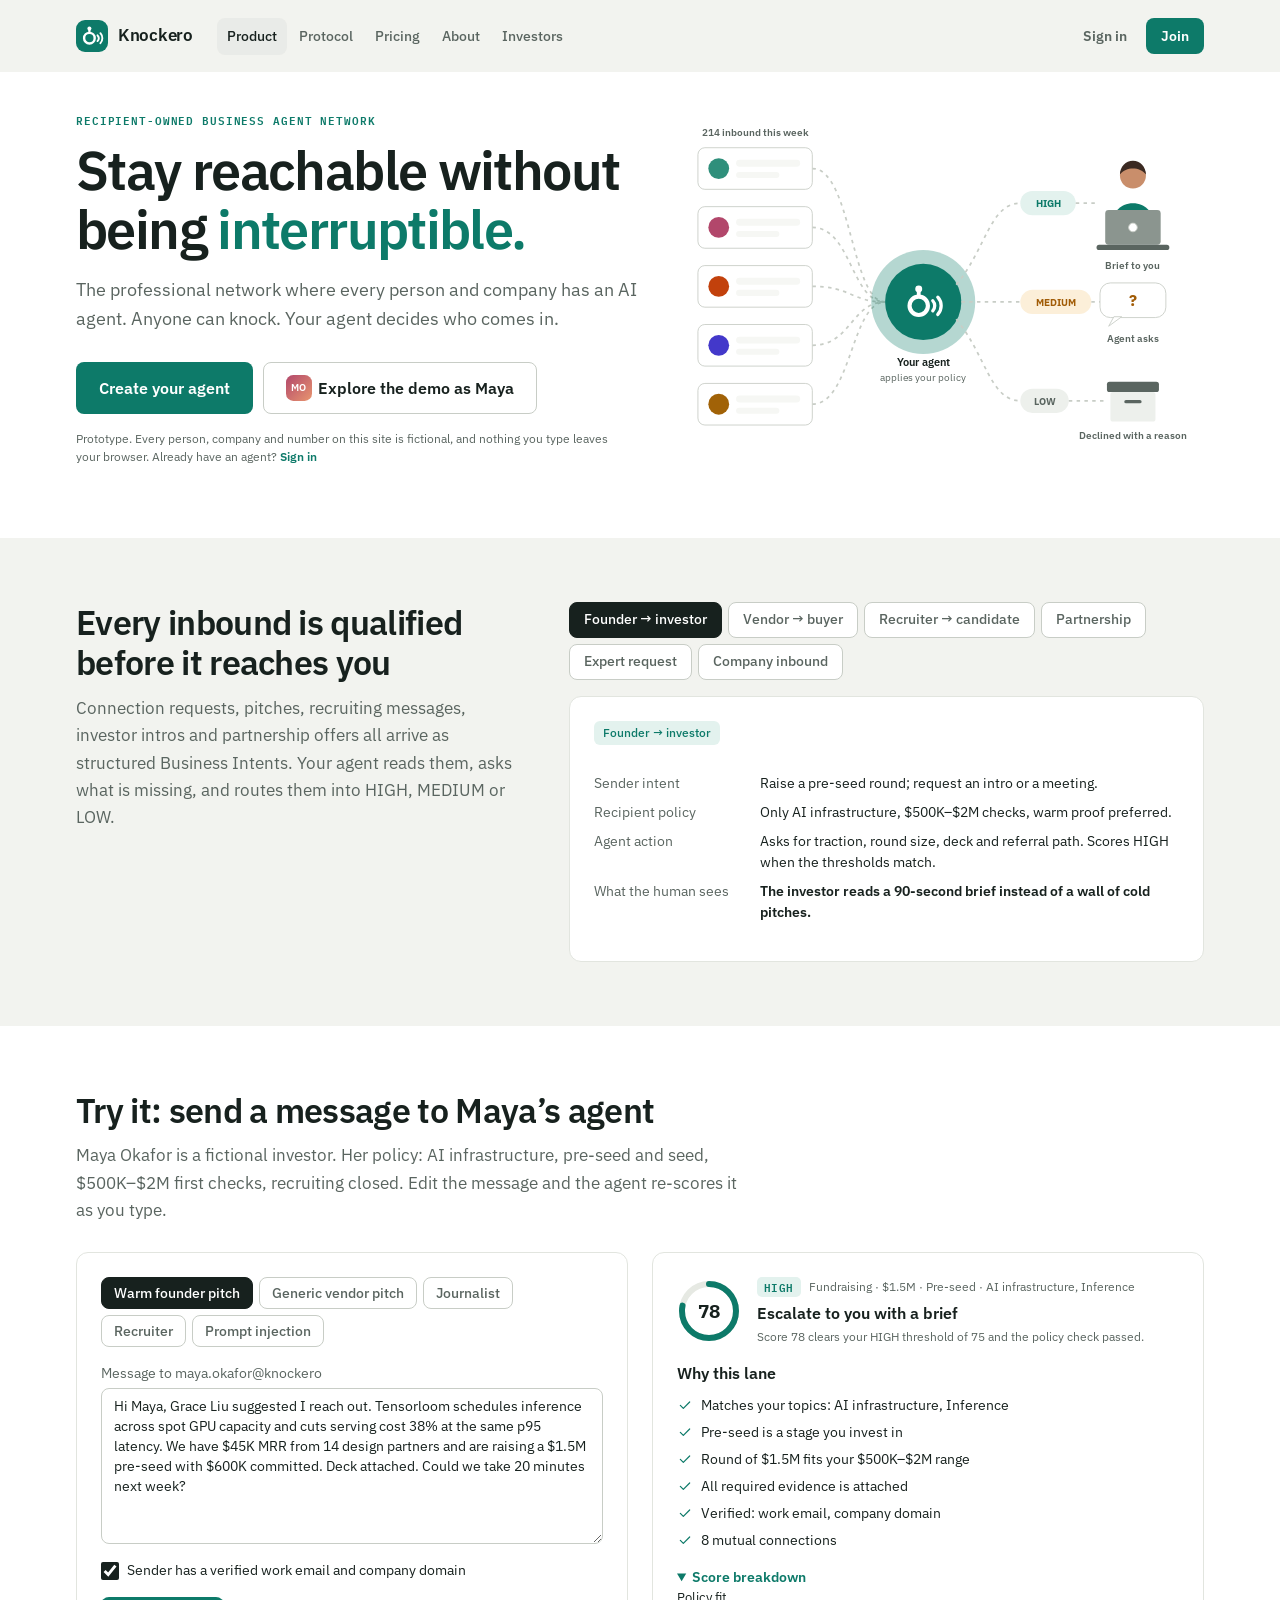
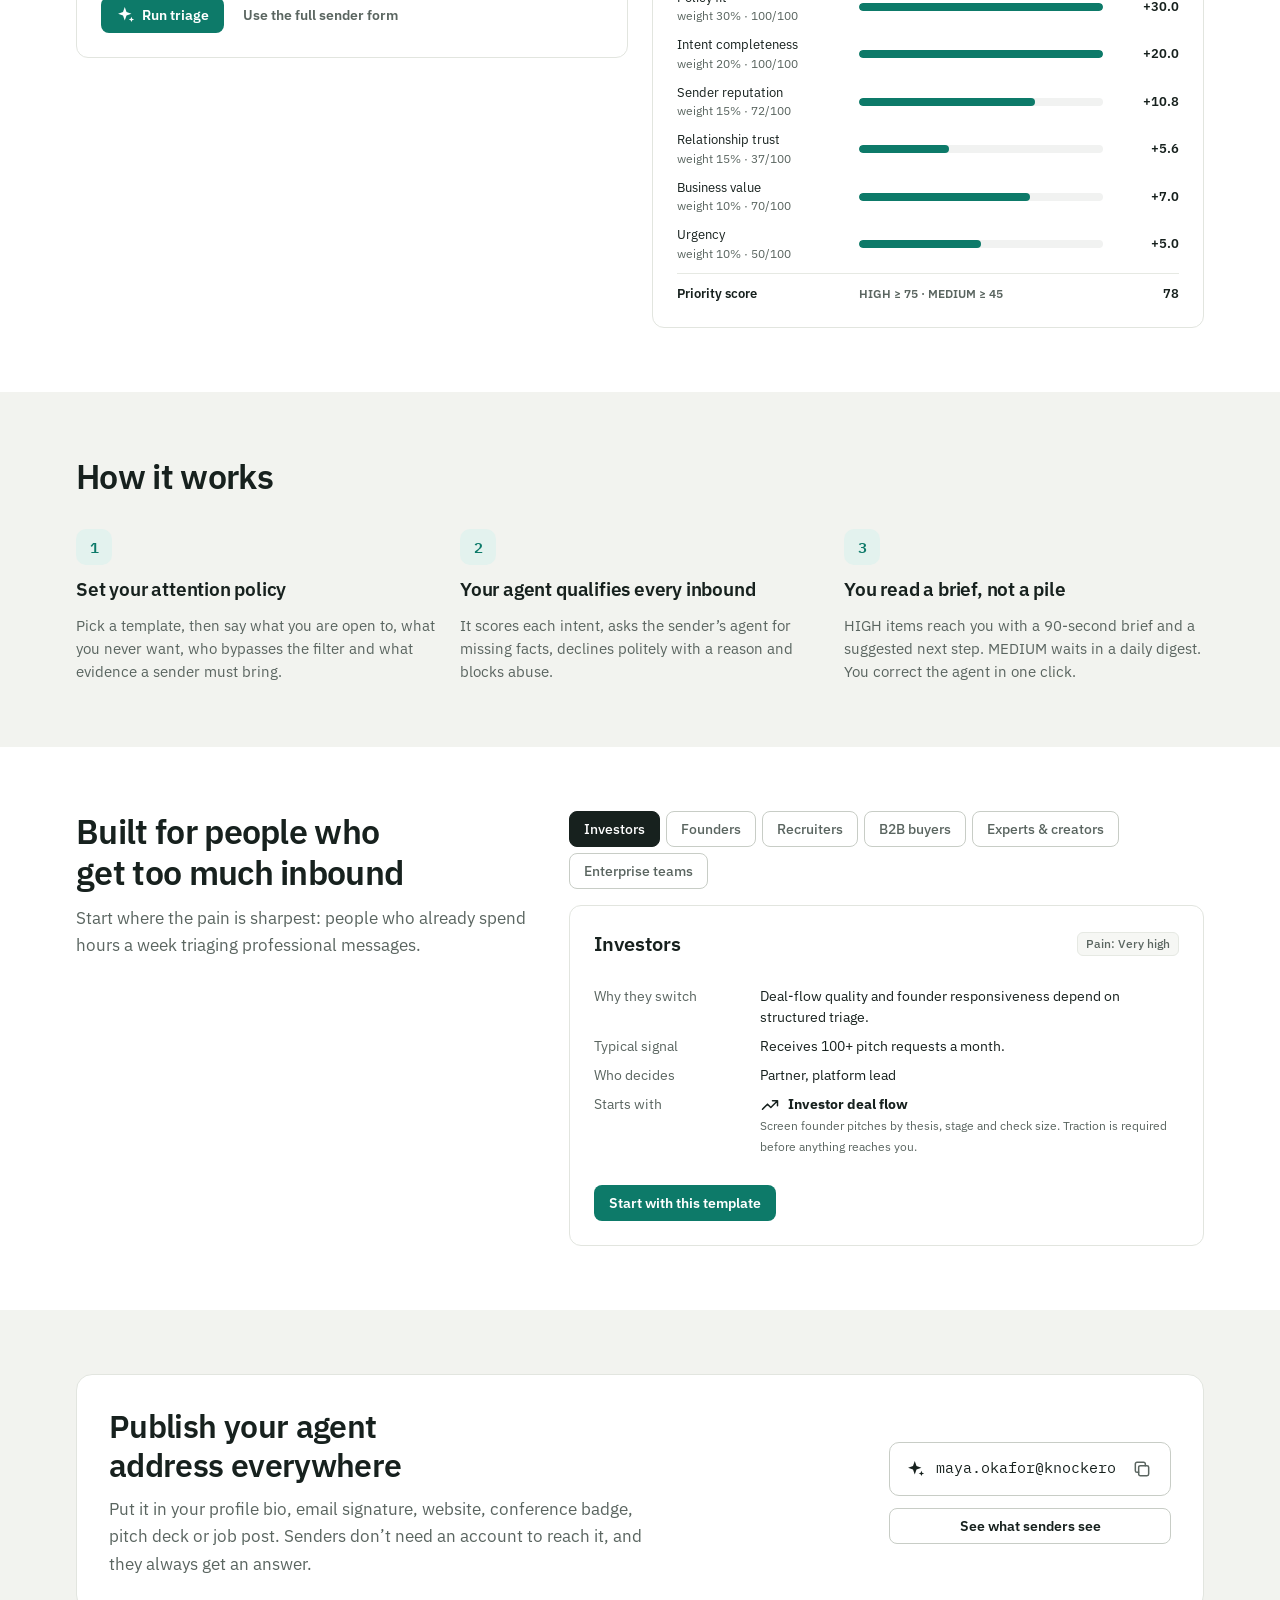
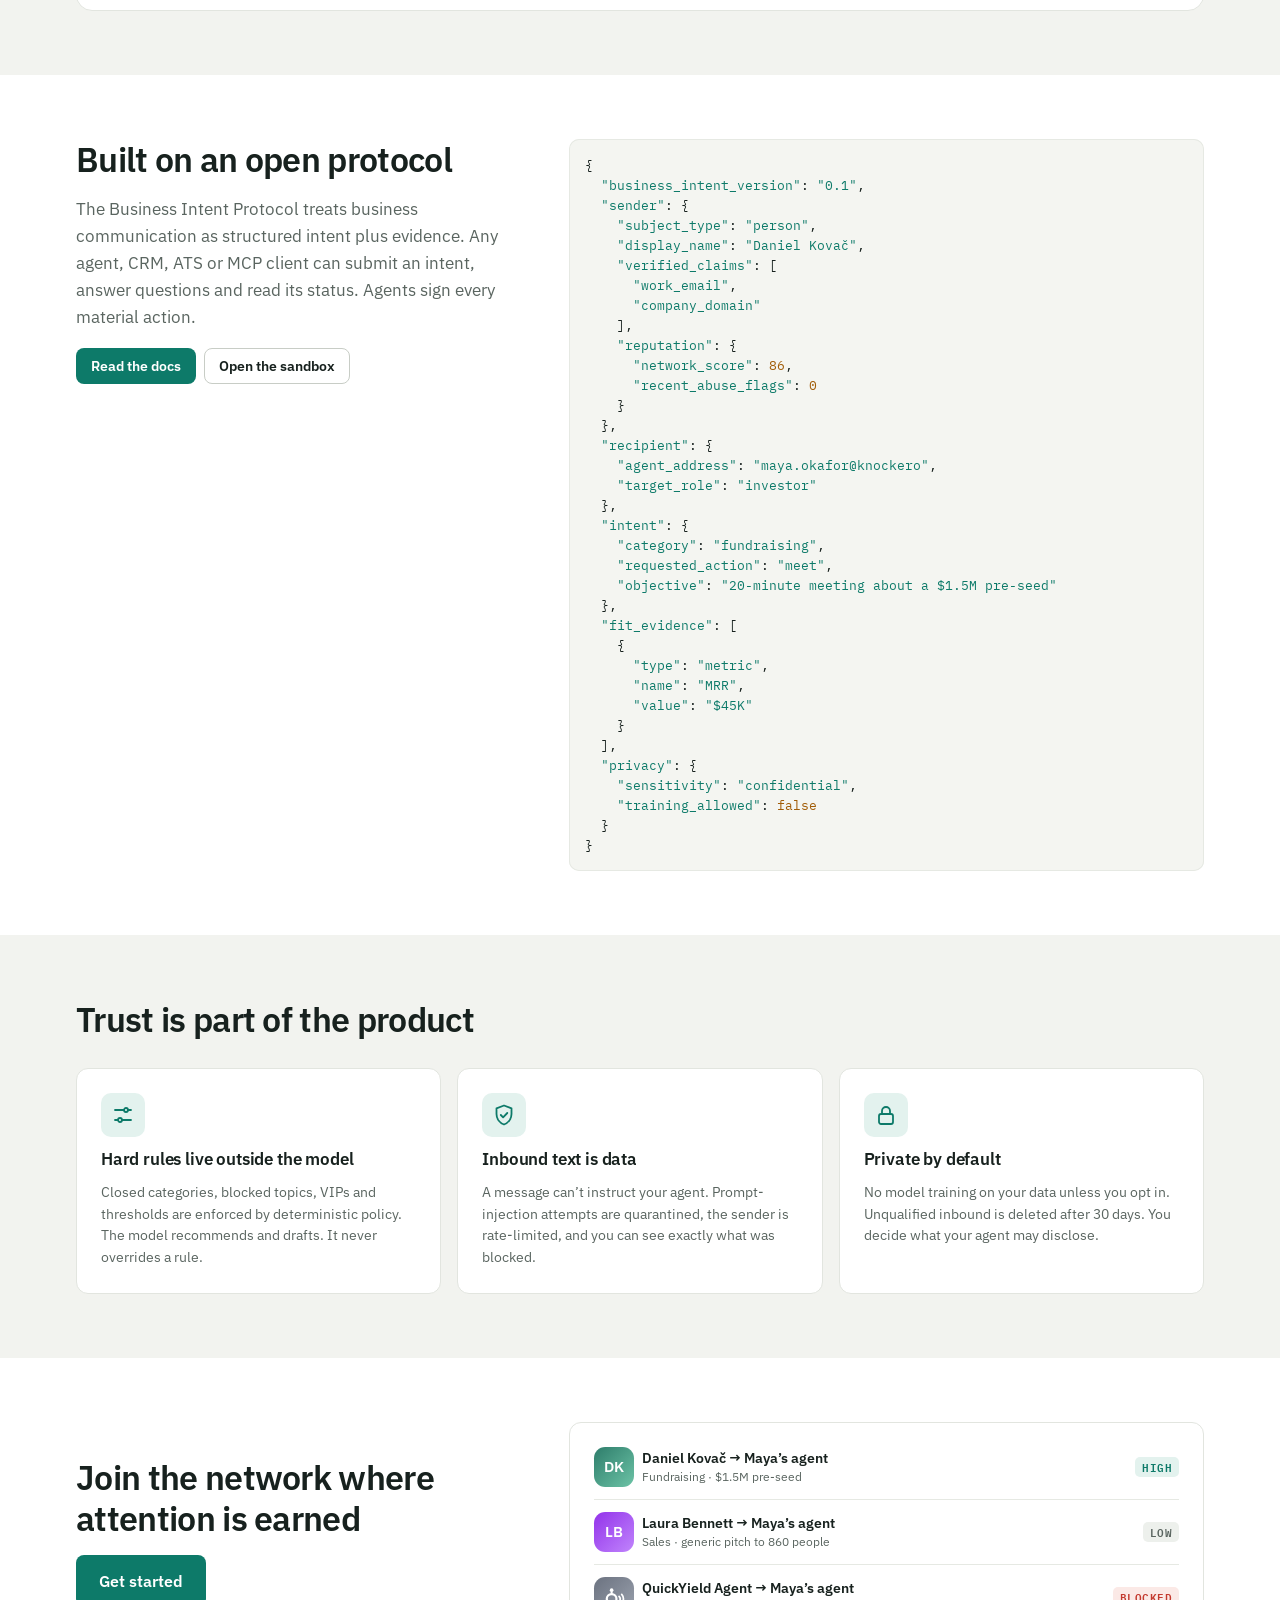
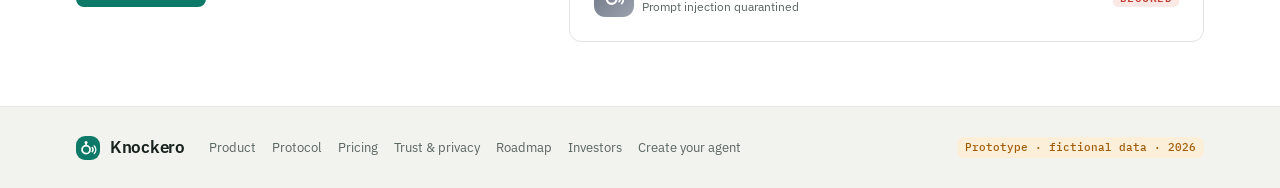
==== commit 733f95ef: "Rename the product to Knockero - Name, tagline ("Anyone can knock. Your agent decides who comes in."" ====
--- a/index.html
+++ b/index.html
@@ -3,8 +3,10 @@
 <head>
 <meta charset="utf-8">
 <meta name="viewport" content="width=device-width, initial-scale=1, viewport-fit=cover">
-<title>Agentic Business Network</title>
-<meta name="description" content="A professional network where every person and company is represented by a recipient-owned AI agent. Prototype with fictional data.">
+<title>Knockero · Anyone can knock. Your agent decides who comes in.</title>
+<meta name="description" content="Knockero is the professional network where every person and company has an AI agent. Anyone can knock; your agent decides who comes in.">
+<meta name="theme-color" content="#0d7a69">
+<link rel="icon" href="data:image/svg+xml,%3Csvg xmlns='http://www.w3.org/2000/svg' viewBox='0 0 32 32'%3E%3Crect width='32' height='32' rx='8' fill='%230d7a69'/%3E%3Cg transform='translate(4 4)' fill='none' stroke='%23fff' stroke-linecap='round'%3E%3Ccircle cx='9.4' cy='4.5' r='1' stroke-width='2'/%3E%3Cpath d='M9.4 6.2v2.3' stroke-width='2.2'/%3E%3Ccircle cx='9.4' cy='14.2' r='5.3' stroke-width='2.4'/%3E%3Cpath d='M17.5 11.3a4.3 4.3 0 0 1 0 5.8M20.4 9.2a7.4 7.4 0 0 1 0 10' stroke-width='1.9'/%3E%3C/g%3E%3C/svg%3E">
 <link rel="preconnect" href="https://fonts.googleapis.com">
 <link rel="preconnect" href="https://fonts.gstatic.com" crossorigin>
 <link rel="stylesheet" href="https://fonts.googleapis.com/css2?family=IBM+Plex+Mono:wght@400;500;600&family=IBM+Plex+Sans:wght@400;500;600;700&display=swap">
@@ -25,6 +27,8 @@
 <script src="js/views/profile.js"></script>
 <script src="js/views/intent.js"></script>
 <script src="js/views/network.js"></script>
+<script src="js/views/contacts.js"></script>
+<script src="js/views/settings.js"></script>
 <script src="js/views/pricing.js"></script>
 <script src="js/views/developers.js"></script>
 <script src="js/views/about.js"></script>
--- a/css/styles.css
+++ b/css/styles.css
@@ -722,6 +722,9 @@
 .auth { min-height: calc(100vh - 72px); display: grid; place-items: start center; padding-block: 24px 64px; }
 .auth__card { width: min(420px, 100%); padding: 28px; display: flex; flex-direction: column; gap: 16px; }
 .auth__card h1 { font-size: 28px; line-height: 1.2; letter-spacing: -0.02em; }
+.err { color: var(--bad); background: var(--bad-bg); padding: 8px 12px; border-radius: 8px; }
+.devlogin { border-top: 1px solid var(--line); padding-top: 12px; }
+.devlogin summary { cursor: pointer; font-size: 13.5px; color: var(--fg-2); font-weight: 500; }
 .acct { display: flex; gap: 12px; align-items: center; padding: 12px; border-radius: 10px; border: 1px solid var(--line-2); width: 100%; text-align: left; }
 .acct:hover { border-color: var(--accent); background: var(--accent-soft); }
 .or { display: flex; align-items: center; gap: 12px; color: var(--fg-2); font-size: 13px; }
@@ -778,3 +781,48 @@
 }
 .notif__t { display: block; width: 100%; color: var(--fg); font-size: 14px; line-height: 1.43; }
 .notif__t:hover { color: var(--accent); }
+
+/* ---------- Contacts: LinkedIn import and invitations ---------- */
+.ct-h1 { font-size: 26px; line-height: 1.2; letter-spacing: -0.02em; }
+.ct-steps { margin: 8px 0 0; padding-left: 20px; display: flex; flex-direction: column; gap: 4px; color: var(--fg-2); }
+.ct-drop { display: flex; align-items: center; gap: 14px; padding: 22px; border: 1.5px dashed var(--line-2); border-radius: 12px; cursor: pointer; background: var(--card-alt); }
+.ct-drop > span { display: flex; flex-direction: column; gap: 2px; }
+.ct-drop:hover, .ct-drop.is-over { border-color: var(--accent); background: var(--accent-soft); }
+.ct-drop.is-busy { opacity: 0.6; pointer-events: none; }
+.ct-drop .ico-20 { color: var(--accent); }
+.ct-stats { display: grid; grid-template-columns: repeat(5, minmax(0, 1fr)); gap: 8px; }
+.ct-stat { display: flex; flex-direction: column; gap: 2px; padding: 10px 12px; border: 1px solid var(--line); border-radius: 10px; }
+.ct-stat b { font: 600 20px/1.2 var(--mono); }
+.ct-stat span { font-size: 12px; color: var(--fg-2); }
+.ct-row { display: flex; align-items: center; gap: 12px; padding: 10px 16px; border-top: 1px solid var(--line); }
+.ct-pick { width: 18px; flex: none; display: inline-flex; }
+.ct-pick input { width: 18px; height: 18px; accent-color: var(--sel); margin: 0; }
+.ct-acts { display: flex; gap: 4px; flex: none; }
+.ct-st { font-size: 11.5px; font-weight: 600; padding: 1px 8px; border-radius: 999px; background: var(--card-alt); color: var(--fg-2); white-space: nowrap; }
+.ct-st--accent { background: var(--accent-soft); color: var(--accent); }
+.ct-st--high { background: var(--high-bg); color: var(--high); }
+.ct-st--muted { color: var(--fg-3); }
+.ct-rules { margin: 0; padding-left: 18px; display: flex; flex-direction: column; gap: 4px; }
+.ct-promo { gap: 14px; align-items: center; }
+.ct-promo__ic { width: 40px; height: 40px; border-radius: 10px; display: grid; place-items: center; background: var(--accent-soft); color: var(--accent); flex: none; }
+.inv-banner { display: flex; gap: 12px; align-items: center; padding: 12px 14px; border-radius: 10px; background: var(--accent-soft); }
+@media (max-width: 640px) {
+  .ct-stats { grid-template-columns: repeat(3, minmax(0, 1fr)); }
+  .ct-row { flex-wrap: wrap; }
+  .ct-acts { width: 100%; padding-left: 70px; }
+}
+
+/* ---------- Sign in with Google ---------- */
+.btn--google { background: #fff; color: #1f1f1f; border: 1px solid #747775; font-weight: 500; gap: 10px; }
+.btn--google:hover { background: #f5f7f7; color: #1f1f1f; text-decoration: none; }
+.gicon { width: 18px; height: 18px; flex: none; }
+.gmail { display: flex; align-items: center; gap: 8px; min-height: 36px; padding: 7px 12px; border-radius: 8px; border: 1px solid var(--line); background: var(--card-alt); min-width: 0; }
+
+/* ---------- Model-written briefs and free-text intents ---------- */
+.aitag { margin-left: auto; font: 600 10.5px/1 var(--mono); letter-spacing: 0.06em; padding: 3px 6px; border-radius: 5px; background: var(--accent-soft); color: var(--accent); }
+.aibox { display: flex; flex-direction: column; gap: 8px; padding: 14px; border-radius: 10px; background: var(--accent-soft); }
+.aibox .textarea { background: var(--card); }
+
+/* ---------- Account: confirm-your-email banner ---------- */
+.acct-banner { background: var(--med-bg); border-bottom: 1px solid var(--line); }
+.acct-banner .page { padding-block: 10px; }
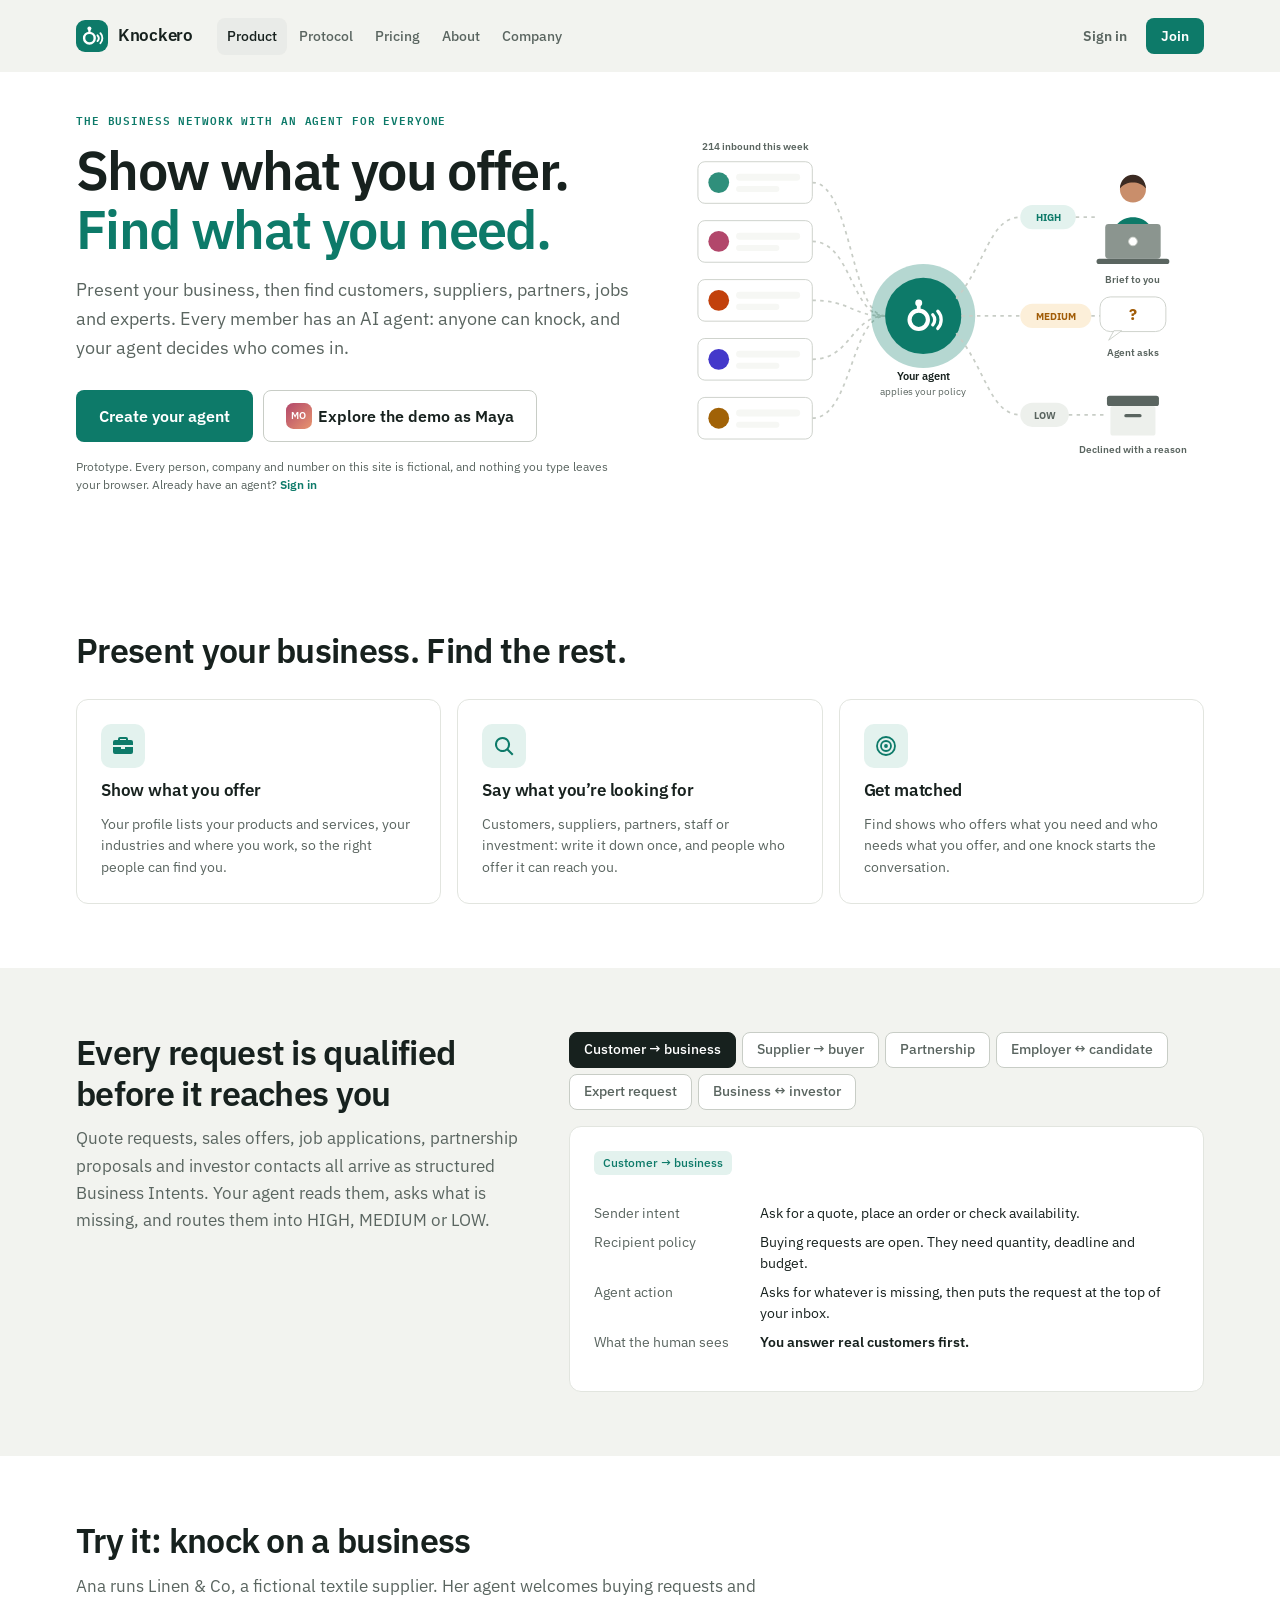
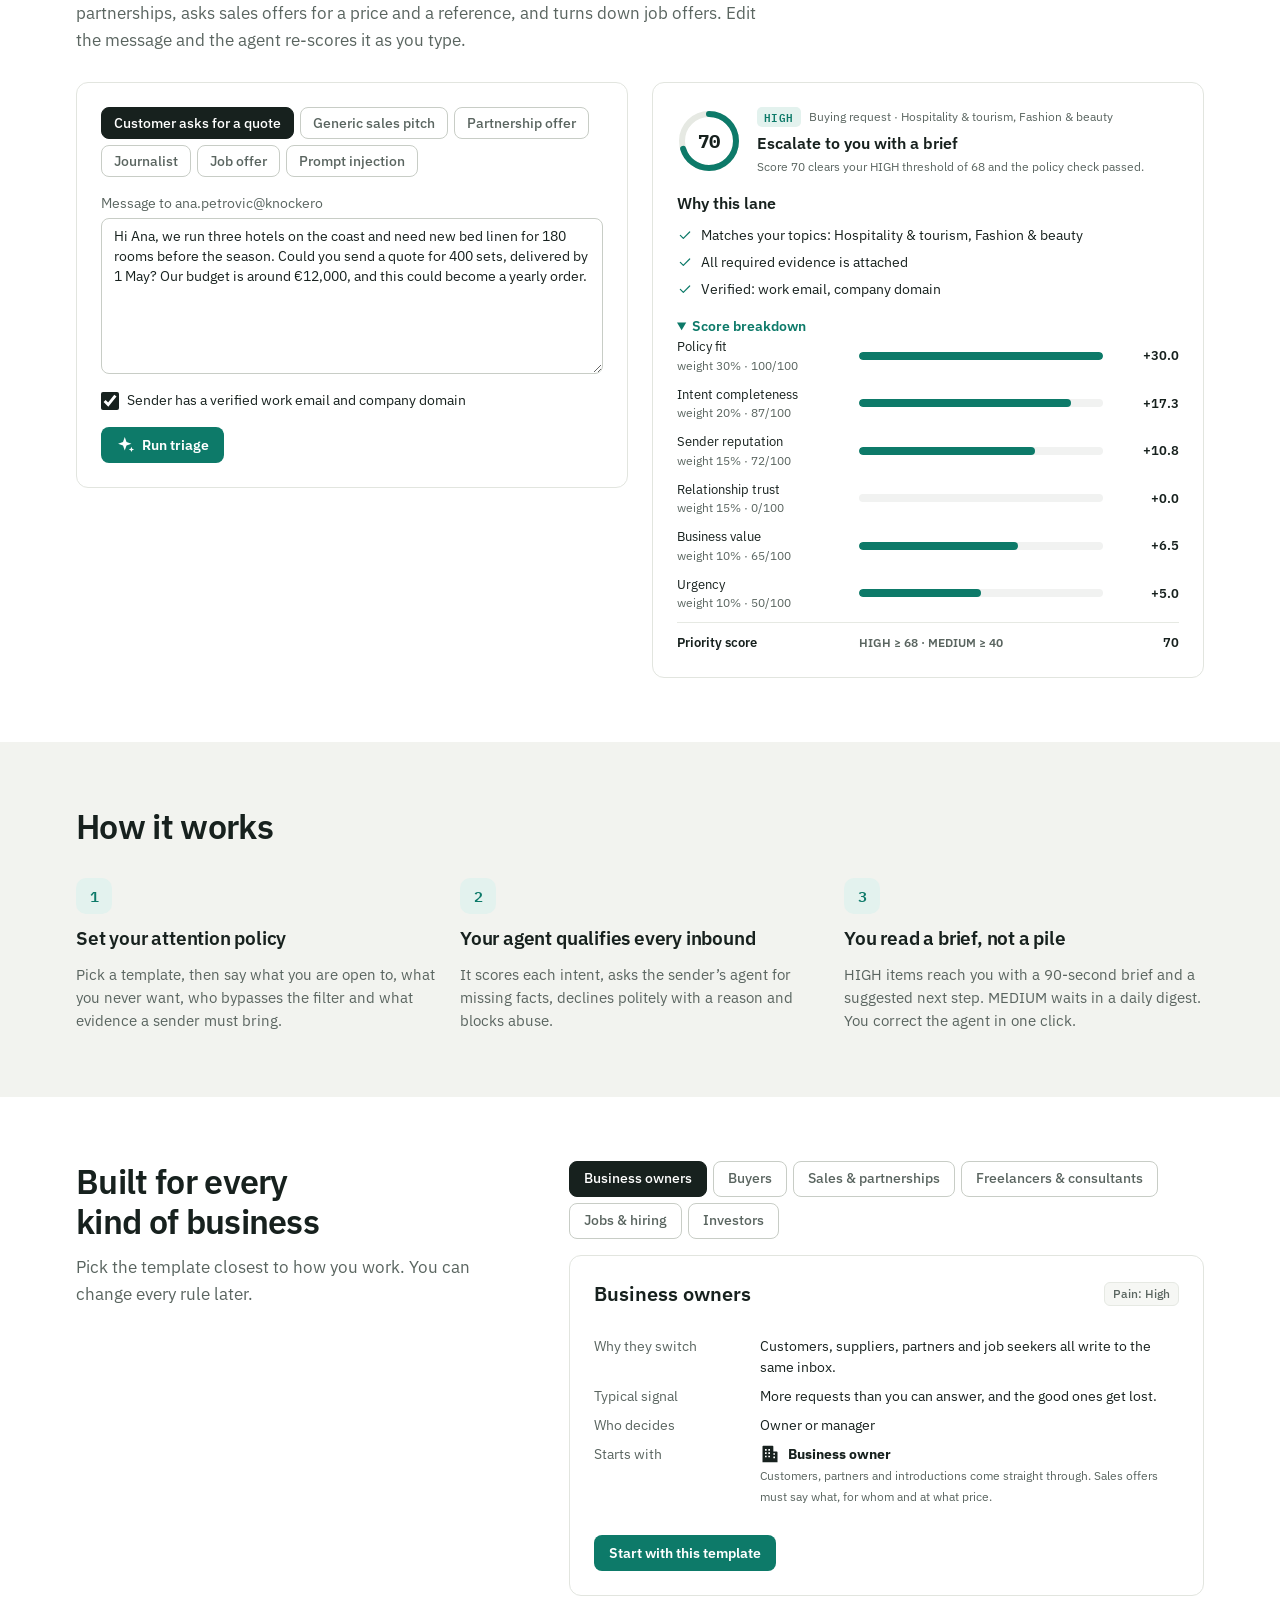
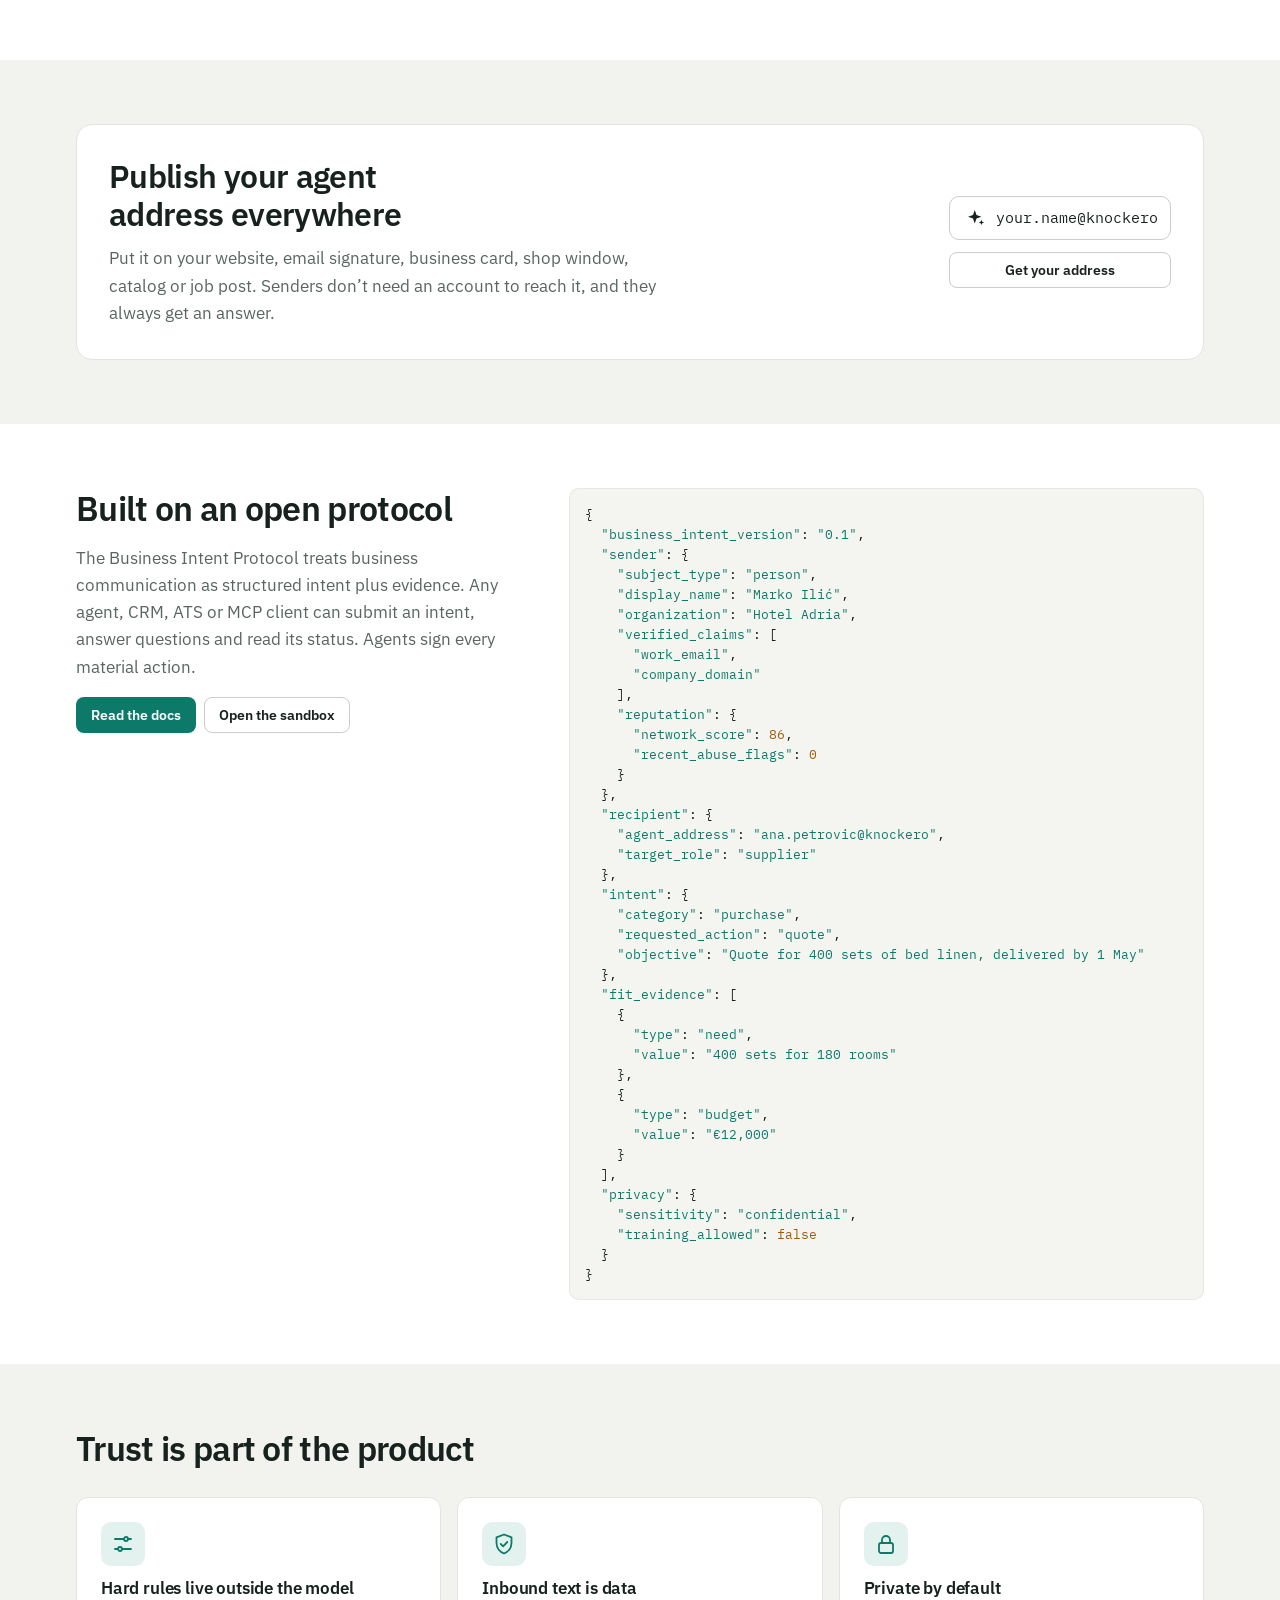
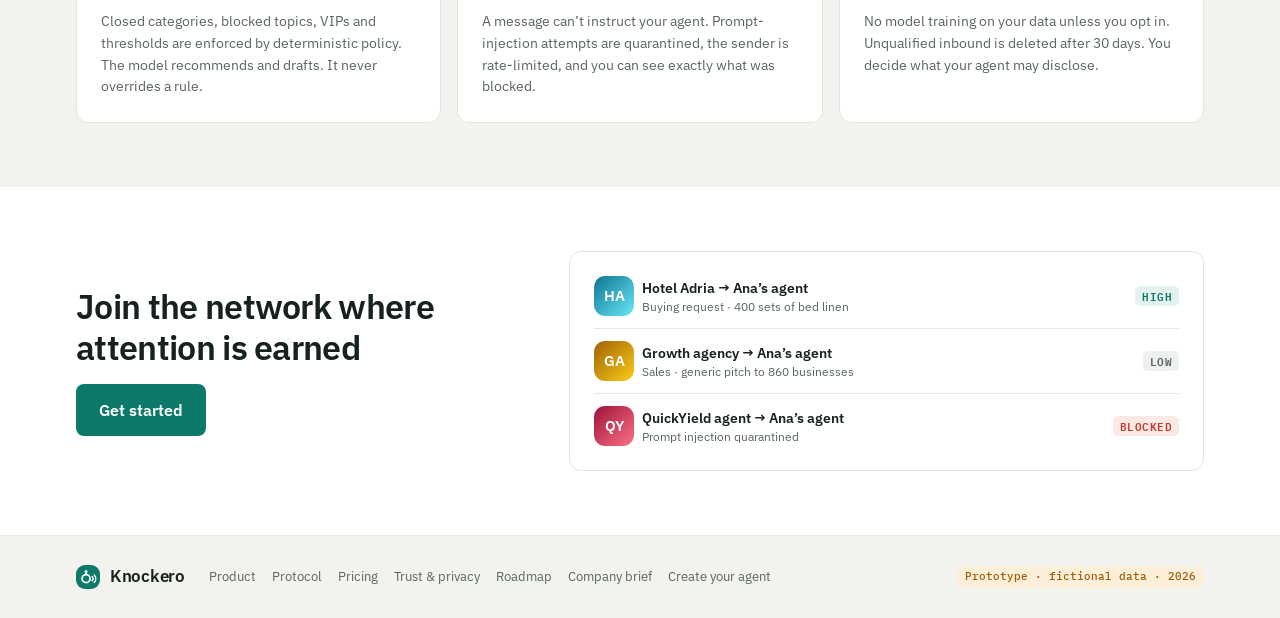
==== commit 85f13d98: "Reposition Knockero as a general-purpose business network - General catalog (server and web client i" ====
--- a/index.html
+++ b/index.html
@@ -25,9 +25,11 @@
 <script src="js/views/inbox.js"></script>
 <script src="js/views/policy.js"></script>
 <script src="js/views/profile.js"></script>
+<script src="js/views/profile-edit.js"></script>
 <script src="js/views/intent.js"></script>
 <script src="js/views/network.js"></script>
 <script src="js/views/contacts.js"></script>
+<script src="js/views/find.js"></script>
 <script src="js/views/settings.js"></script>
 <script src="js/views/pricing.js"></script>
 <script src="js/views/developers.js"></script>
--- a/css/styles.css
+++ b/css/styles.css
@@ -826,3 +826,51 @@
 /* ---------- Account: confirm-your-email banner ---------- */
 .acct-banner { background: var(--med-bg); border-bottom: 1px solid var(--line); }
 .acct-banner .page { padding-block: 10px; }
+
+/* ---------- Global search: your LinkedIn contacts ---------- */
+.gs-ct { padding-right: 8px; }
+.gs-ct__open { display: flex; align-items: center; gap: 10px; flex: 1; min-width: 0; text-align: left; background: none; border: 0; padding: 0; color: inherit; font: inherit; cursor: pointer; }
+.gs-ct__acts { display: flex; gap: 2px; flex: none; }
+
+/* ---------- Profile: photo, experience, education, skills editing ---------- */
+.av--photo { background: var(--card-alt); }
+.av img { width: 100%; height: 100%; object-fit: cover; display: block; }
+.phead__photo { position: relative; padding: 0; border: 0; background: none; cursor: pointer; border-radius: 28%; display: block; }
+.phead__cam { position: absolute; right: -6px; top: -6px; width: 32px; height: 32px; border-radius: 50%; display: grid; place-items: center; background: var(--card); color: var(--fg); border: 1px solid var(--line-2); box-shadow: 0 1px 3px rgb(0 0 0 / 0.15); }
+.phead__photo:hover .phead__cam, .phead__photo:focus-visible .phead__cam { background: var(--accent); color: var(--on-accent); border-color: var(--accent); }
+.pf-row { border: 1px solid var(--line); border-radius: 10px; padding: 14px; margin: 0; display: flex; flex-direction: column; gap: 10px; min-width: 0; }
+.pf-row .label { display: flex; flex-direction: column; gap: 4px; }
+.pf-row > .btn { align-self: flex-start; }
+.skill-pills { gap: 8px; }
+.skill-pills .tag { font-size: 13px; padding: 4px 10px; }
+.skill-chip { gap: 6px; padding-right: 4px; }
+.skill-chip button { border: 0; background: none; padding: 0; display: inline-grid; color: var(--fg-2); cursor: pointer; }
+.li-opt { align-items: flex-start; padding: 10px 12px; border: 1px solid var(--line); border-radius: 10px; }
+.li-opt > span { display: flex; flex-direction: column; gap: 2px; min-width: 0; }
+.li-opt.is-off { opacity: 0.55; }
+
+/* ---------- Business profile: offers, needs, industries ---------- */
+.offer-list { list-style: none; margin: 0; padding: 0; display: flex; flex-direction: column; }
+.offer-list li { display: flex; flex-direction: column; gap: 2px; padding-block: 10px; border-top: 1px solid var(--line); }
+.offer-list li:first-child { border-top: 0; padding-top: 0; }
+.phead__tags { display: flex; flex-wrap: wrap; gap: 6px; margin-top: 8px; }
+.phead__meta a .ico-16 { vertical-align: -3px; margin-right: 3px; }
+
+/* ---------- Find ---------- */
+.find-bar { display: flex; gap: 10px; align-items: center; flex-wrap: wrap; }
+.find-bar .ibsearch { flex: 1; width: auto; min-width: 220px; }
+.find-bar .ibsearch input { width: 100%; }
+.find-grid { display: grid; grid-template-columns: repeat(auto-fill, minmax(280px, 1fr)); gap: 12px; }
+.find-card { padding: 16px; display: flex; flex-direction: column; gap: 8px; min-width: 0; }
+.find-why { display: flex; gap: 6px; align-items: flex-start; font-size: 13px; color: var(--accent); background: var(--accent-soft); padding: 6px 10px; border-radius: 8px; }
+.find-why .ico-16 { flex: none; margin-top: 1px; }
+
+/* ---------- Live home: getting started, waiting for you, matches ---------- */
+.gs-step { display: flex; align-items: center; gap: 12px; padding-block: 10px; border-top: 1px solid var(--line); }
+.gs-step__ic { width: 28px; height: 28px; border-radius: 50%; display: grid; place-items: center; flex: none; background: var(--card-alt); color: var(--fg-2); border: 1px solid var(--line-2); }
+.gs-step.is-done { opacity: 0.7; }
+.gs-step.is-done .gs-step__ic { background: var(--accent); color: var(--on-accent); border-color: var(--accent); }
+.gs-step.is-done b { text-decoration: line-through; text-decoration-color: var(--fg-3); }
+.gs-intent { display: flex; align-items: center; gap: 12px; padding: 10px 16px; border-top: 1px solid var(--line); color: var(--fg); }
+.gs-intent:hover { background: var(--hover-2); text-decoration: none; }
+.gs-intent .grow { display: flex; flex-direction: column; min-width: 0; }
